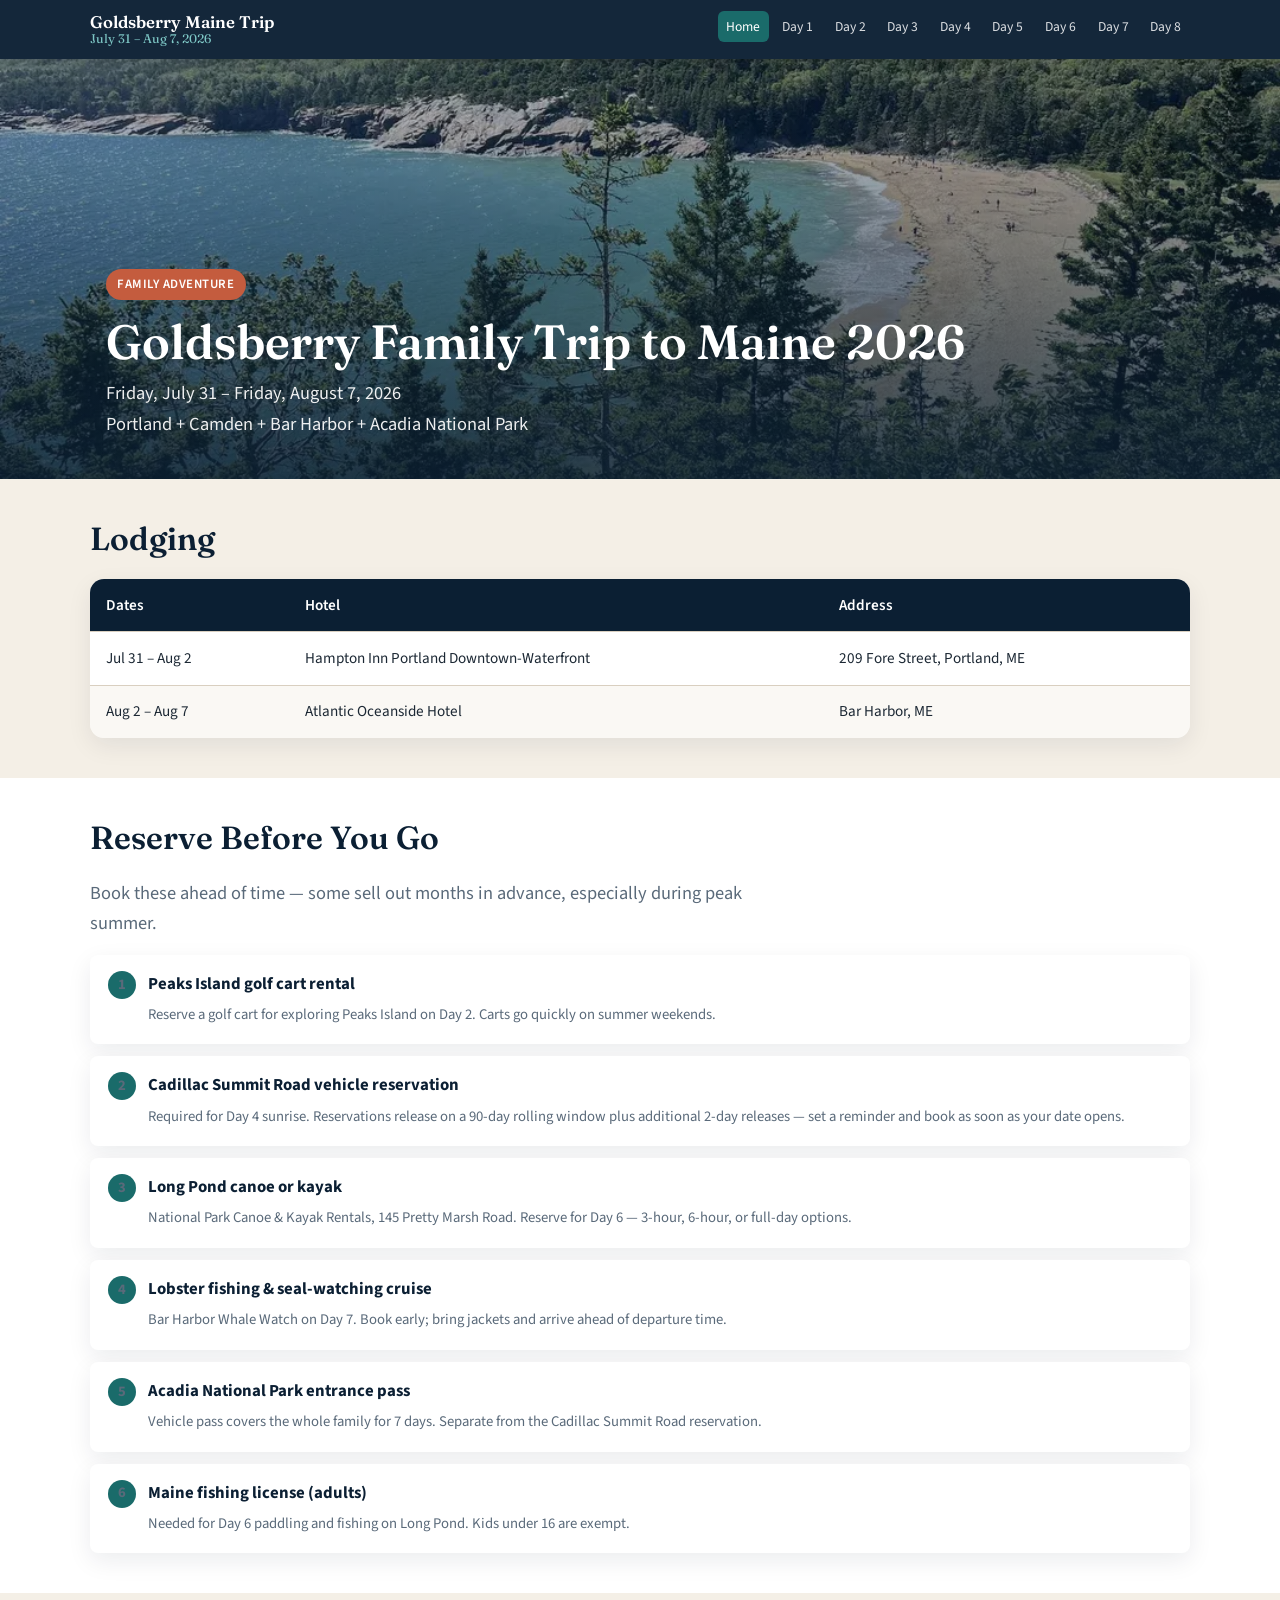
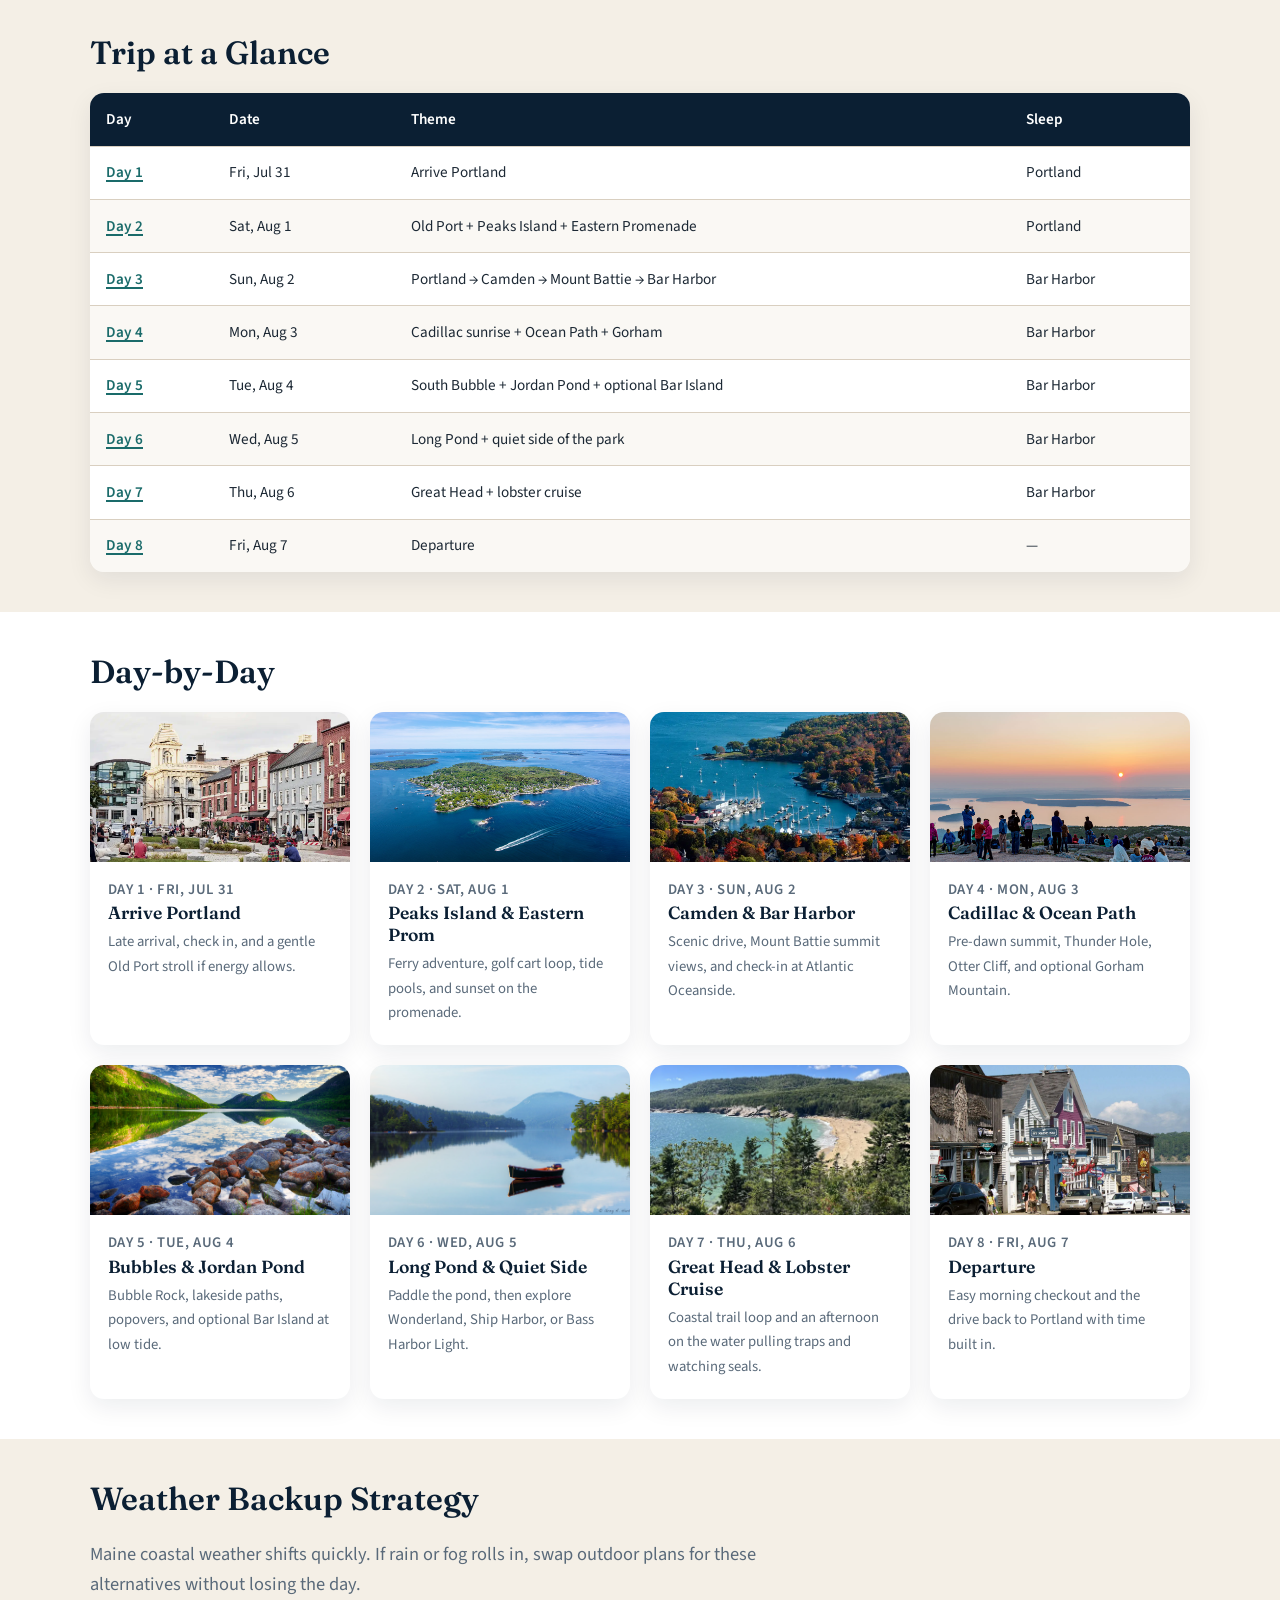
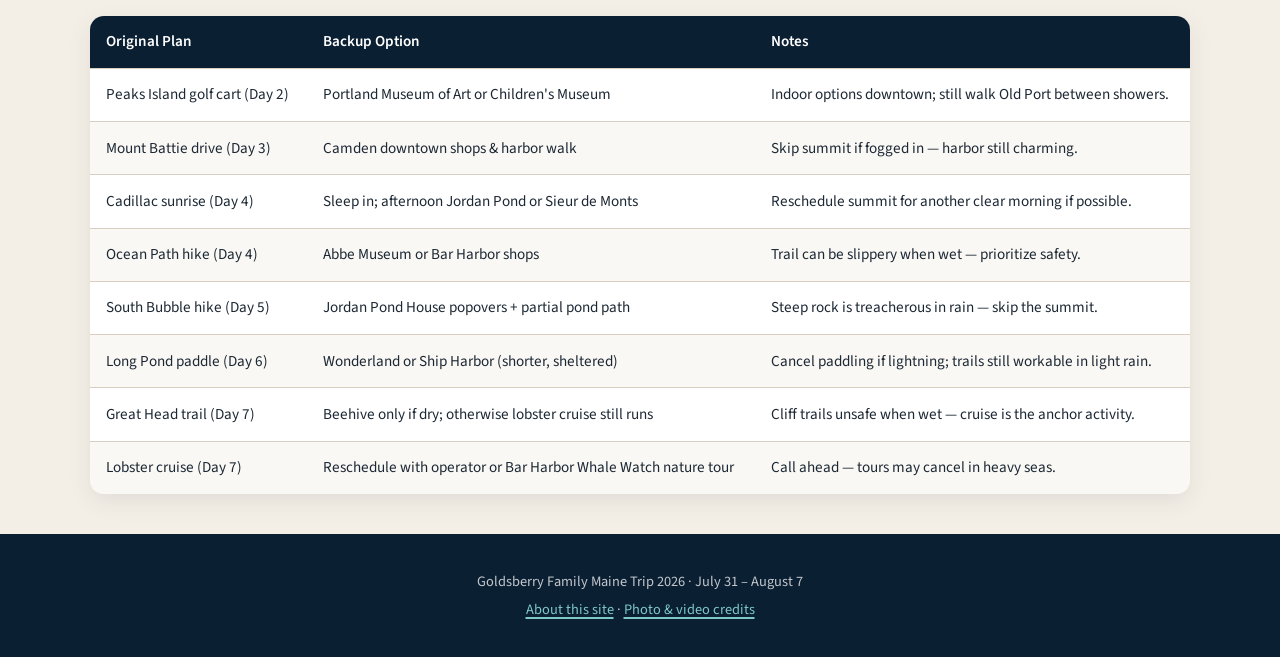
==== index.html @ 837d2491 "Swap in family trip photos across the itinerary site. Replace stock JPGs with the new PNGs, normaliz" ====
<!DOCTYPE html>
<html lang="en">
<head>
  <meta charset="UTF-8">
  <meta name="viewport" content="width=device-width, initial-scale=1, viewport-fit=cover">
  <meta name="theme-color" content="#0b1f33">
  <meta name="apple-mobile-web-app-capable" content="yes">
  <meta name="apple-mobile-web-app-status-bar-style" content="black-translucent">
  <meta name="format-detection" content="telephone=no">
  <meta name="description" content="Goldsberry family trip to Maine — Portland, Camden, Bar Harbor, and Acadia National Park, July 31 – August 7, 2026.">
  <title>Goldsberry Maine Trip 2026</title>
  <link rel="preconnect" href="https://fonts.googleapis.com">
  <link rel="preconnect" href="https://fonts.gstatic.com" crossorigin>
  <link href="https://fonts.googleapis.com/css2?family=Fraunces:wght@400;600;700&family=Source+Sans+3:wght@400;600;700&display=swap" rel="stylesheet">
  <link rel="stylesheet" href="assets/css/style.css">
</head>
<body>
  <a class="skip-link" href="#main">Skip to content</a>
  <header class="site-header">
    <div class="container header-inner">
      <a class="logo" href="index.html">Goldsberry Maine Trip <span>July 31 – Aug 7, 2026</span></a>
      <button class="nav-toggle" type="button" aria-expanded="false" aria-controls="site-nav">Menu</button>
      <nav class="site-nav" id="site-nav" aria-label="Primary">
        <ul>
          <li><a href="index.html">Home</a></li>
          <li><a href="day-01-arrival.html">Day 1</a></li>
          <li><a href="day-02-peaks-island.html">Day 2</a></li>
          <li><a href="day-03-camden-bar-harbor.html">Day 3</a></li>
          <li><a href="day-04-cadillac-ocean-path.html">Day 4</a></li>
          <li><a href="day-05-bubbles-jordan-pond.html">Day 5</a></li>
          <li><a href="day-06-long-pond.html">Day 6</a></li>
          <li><a href="day-07-great-head-lobster.html">Day 7</a></li>
          <li><a href="day-08-departure.html">Day 8</a></li>
        </ul>
      </nav>
    </div>
  </header>

  <main id="main">
    <section class="hero" style="background-image: url('assets/images/shared/hero-acadia.png');">
      <div class="hero-content">
        <span class="hero-eyebrow">Family Adventure</span>
        <h1>Goldsberry Family Trip to Maine 2026</h1>
        <p class="hero-meta">Friday, July 31 – Friday, August 7, 2026</p>
        <p class="hero-meta">Portland + Camden + Bar Harbor + Acadia National Park</p>
      </div>
    </section>

    <section class="section">
      <div class="container">
        <div class="section-title">
          <h2>Lodging</h2>
        </div>
        <div class="table-wrap">
          <table>
            <thead>
              <tr>
                <th>Dates</th>
                <th>Hotel</th>
                <th>Address</th>
              </tr>
            </thead>
            <tbody>
              <tr>
                <td>Jul 31 – Aug 2</td>
                <td>Hampton Inn Portland Downtown-Waterfront</td>
                <td>209 Fore Street, Portland, ME</td>
              </tr>
              <tr>
                <td>Aug 2 – Aug 7</td>
                <td>Atlantic Oceanside Hotel</td>
                <td>Bar Harbor, ME</td>
              </tr>
            </tbody>
          </table>
        </div>
      </div>
    </section>

    <section class="section section-alt">
      <div class="container">
        <div class="section-title">
          <h2>Reserve Before You Go</h2>
        </div>
        <p class="lead">Book these ahead of time — some sell out months in advance, especially during peak summer.</p>
        <ol class="checklist">
          <li>
            <span class="check-num">1</span>
            <div>
              <strong>Peaks Island golf cart rental</strong>
              <span>Reserve a golf cart for exploring Peaks Island on Day 2. Carts go quickly on summer weekends.</span>
            </div>
          </li>
          <li>
            <span class="check-num">2</span>
            <div>
              <strong>Cadillac Summit Road vehicle reservation</strong>
              <span>Required for Day 4 sunrise. Reservations release on a 90-day rolling window plus additional 2-day releases — set a reminder and book as soon as your date opens.</span>
            </div>
          </li>
          <li>
            <span class="check-num">3</span>
            <div>
              <strong>Long Pond canoe or kayak</strong>
              <span>National Park Canoe &amp; Kayak Rentals, 145 Pretty Marsh Road. Reserve for Day 6 — 3-hour, 6-hour, or full-day options.</span>
            </div>
          </li>
          <li>
            <span class="check-num">4</span>
            <div>
              <strong>Lobster fishing &amp; seal-watching cruise</strong>
              <span>Bar Harbor Whale Watch on Day 7. Book early; bring jackets and arrive ahead of departure time.</span>
            </div>
          </li>
          <li>
            <span class="check-num">5</span>
            <div>
              <strong>Acadia National Park entrance pass</strong>
              <span>Vehicle pass covers the whole family for 7 days. Separate from the Cadillac Summit Road reservation.</span>
            </div>
          </li>
          <li>
            <span class="check-num">6</span>
            <div>
              <strong>Maine fishing license (adults)</strong>
              <span>Needed for Day 6 paddling and fishing on Long Pond. Kids under 16 are exempt.</span>
            </div>
          </li>
        </ol>
      </div>
    </section>

    <section class="section">
      <div class="container">
        <div class="section-title">
          <h2>Trip at a Glance</h2>
        </div>
        <div class="table-wrap">
          <table>
            <thead>
              <tr>
                <th>Day</th>
                <th>Date</th>
                <th>Theme</th>
                <th>Sleep</th>
              </tr>
            </thead>
            <tbody>
              <tr>
                <td><a href="day-01-arrival.html">Day 1</a></td>
                <td>Fri, Jul 31</td>
                <td>Arrive Portland</td>
                <td>Portland</td>
              </tr>
              <tr>
                <td><a href="day-02-peaks-island.html">Day 2</a></td>
                <td>Sat, Aug 1</td>
                <td>Old Port + Peaks Island + Eastern Promenade</td>
                <td>Portland</td>
              </tr>
              <tr>
                <td><a href="day-03-camden-bar-harbor.html">Day 3</a></td>
                <td>Sun, Aug 2</td>
                <td>Portland → Camden → Mount Battie → Bar Harbor</td>
                <td>Bar Harbor</td>
              </tr>
              <tr>
                <td><a href="day-04-cadillac-ocean-path.html">Day 4</a></td>
                <td>Mon, Aug 3</td>
                <td>Cadillac sunrise + Ocean Path + Gorham</td>
                <td>Bar Harbor</td>
              </tr>
              <tr>
                <td><a href="day-05-bubbles-jordan-pond.html">Day 5</a></td>
                <td>Tue, Aug 4</td>
                <td>South Bubble + Jordan Pond + optional Bar Island</td>
                <td>Bar Harbor</td>
              </tr>
              <tr>
                <td><a href="day-06-long-pond.html">Day 6</a></td>
                <td>Wed, Aug 5</td>
                <td>Long Pond + quiet side of the park</td>
                <td>Bar Harbor</td>
              </tr>
              <tr>
                <td><a href="day-07-great-head-lobster.html">Day 7</a></td>
                <td>Thu, Aug 6</td>
                <td>Great Head + lobster cruise</td>
                <td>Bar Harbor</td>
              </tr>
              <tr>
                <td><a href="day-08-departure.html">Day 8</a></td>
                <td>Fri, Aug 7</td>
                <td>Departure</td>
                <td>—</td>
              </tr>
            </tbody>
          </table>
        </div>
      </div>
    </section>

    <section class="section section-alt">
      <div class="container">
        <div class="section-title">
          <h2>Day-by-Day</h2>
        </div>
        <div class="card-grid">
          <a class="day-card" href="day-01-arrival.html">
            <img src="assets/images/day-01/old-port.png" alt="Portland Old Port waterfront">
            <div class="day-card-body">
              <p class="day-card-date">Day 1 · Fri, Jul 31</p>
              <h3>Arrive Portland</h3>
              <p>Late arrival, check in, and a gentle Old Port stroll if energy allows.</p>
            </div>
          </a>
          <a class="day-card" href="day-02-peaks-island.html">
            <img src="assets/images/day-02/peaks-island.png" alt="Peaks Island shoreline">
            <div class="day-card-body">
              <p class="day-card-date">Day 2 · Sat, Aug 1</p>
              <h3>Peaks Island &amp; Eastern Prom</h3>
              <p>Ferry adventure, golf cart loop, tide pools, and sunset on the promenade.</p>
            </div>
          </a>
          <a class="day-card" href="day-03-camden-bar-harbor.html">
            <img src="assets/images/day-03/camden.png" alt="Camden Harbor">
            <div class="day-card-body">
              <p class="day-card-date">Day 3 · Sun, Aug 2</p>
              <h3>Camden &amp; Bar Harbor</h3>
              <p>Scenic drive, Mount Battie summit views, and check-in at Atlantic Oceanside.</p>
            </div>
          </a>
          <a class="day-card" href="day-04-cadillac-ocean-path.html">
            <img src="assets/images/shared/cadillac-sunrise.png" alt="Sunrise from Cadillac Mountain">
            <div class="day-card-body">
              <p class="day-card-date">Day 4 · Mon, Aug 3</p>
              <h3>Cadillac &amp; Ocean Path</h3>
              <p>Pre-dawn summit, Thunder Hole, Otter Cliff, and optional Gorham Mountain.</p>
            </div>
          </a>
          <a class="day-card" href="day-05-bubbles-jordan-pond.html">
            <img src="assets/images/shared/jordan-pond.png" alt="Jordan Pond and the Bubbles">
            <div class="day-card-body">
              <p class="day-card-date">Day 5 · Tue, Aug 4</p>
              <h3>Bubbles &amp; Jordan Pond</h3>
              <p>Bubble Rock, lakeside paths, popovers, and optional Bar Island at low tide.</p>
            </div>
          </a>
          <a class="day-card" href="day-06-long-pond.html">
            <img src="assets/images/day-06/long-pond.png" alt="Long Pond in Acadia">
            <div class="day-card-body">
              <p class="day-card-date">Day 6 · Wed, Aug 5</p>
              <h3>Long Pond &amp; Quiet Side</h3>
              <p>Paddle the pond, then explore Wonderland, Ship Harbor, or Bass Harbor Light.</p>
            </div>
          </a>
          <a class="day-card" href="day-07-great-head-lobster.html">
            <img src="assets/images/day-07/great-head.png" alt="Great Head coastal trail in Acadia">
            <div class="day-card-body">
              <p class="day-card-date">Day 7 · Thu, Aug 6</p>
              <h3>Great Head &amp; Lobster Cruise</h3>
              <p>Coastal trail loop and an afternoon on the water pulling traps and watching seals.</p>
            </div>
          </a>
          <a class="day-card" href="day-08-departure.html">
            <img src="assets/images/day-08/portland.png" alt="Portland on departure day">
            <div class="day-card-body">
              <p class="day-card-date">Day 8 · Fri, Aug 7</p>
              <h3>Departure</h3>
              <p>Easy morning checkout and the drive back to Portland with time built in.</p>
            </div>
          </a>
        </div>
      </div>
    </section>

    <section class="section">
      <div class="container">
        <div class="section-title">
          <h2>Weather Backup Strategy</h2>
        </div>
        <p class="lead">Maine coastal weather shifts quickly. If rain or fog rolls in, swap outdoor plans for these alternatives without losing the day.</p>
        <div class="table-wrap">
          <table>
            <thead>
              <tr>
                <th>Original Plan</th>
                <th>Backup Option</th>
                <th>Notes</th>
              </tr>
            </thead>
            <tbody>
              <tr>
                <td>Peaks Island golf cart (Day 2)</td>
                <td>Portland Museum of Art or Children's Museum</td>
                <td>Indoor options downtown; still walk Old Port between showers.</td>
              </tr>
              <tr>
                <td>Mount Battie drive (Day 3)</td>
                <td>Camden downtown shops &amp; harbor walk</td>
                <td>Skip summit if fogged in — harbor still charming.</td>
              </tr>
              <tr>
                <td>Cadillac sunrise (Day 4)</td>
                <td>Sleep in; afternoon Jordan Pond or Sieur de Monts</td>
                <td>Reschedule summit for another clear morning if possible.</td>
              </tr>
              <tr>
                <td>Ocean Path hike (Day 4)</td>
                <td>Abbe Museum or Bar Harbor shops</td>
                <td>Trail can be slippery when wet — prioritize safety.</td>
              </tr>
              <tr>
                <td>South Bubble hike (Day 5)</td>
                <td>Jordan Pond House popovers + partial pond path</td>
                <td>Steep rock is treacherous in rain — skip the summit.</td>
              </tr>
              <tr>
                <td>Long Pond paddle (Day 6)</td>
                <td>Wonderland or Ship Harbor (shorter, sheltered)</td>
                <td>Cancel paddling if lightning; trails still workable in light rain.</td>
              </tr>
              <tr>
                <td>Great Head trail (Day 7)</td>
                <td>Beehive only if dry; otherwise lobster cruise still runs</td>
                <td>Cliff trails unsafe when wet — cruise is the anchor activity.</td>
              </tr>
              <tr>
                <td>Lobster cruise (Day 7)</td>
                <td>Reschedule with operator or Bar Harbor Whale Watch nature tour</td>
                <td>Call ahead — tours may cancel in heavy seas.</td>
              </tr>
            </tbody>
          </table>
        </div>
      </div>
    </section>
  </main>

  <footer class="site-footer">
    <div class="container">
      <p>Goldsberry Family Maine Trip 2026 · July 31 – August 7</p>
      <p><a href="README.md">About this site</a> · <a href="CREDITS.md">Photo &amp; video credits</a></p>
    </div>
  </footer>
  <script src="assets/js/main.js"></script>
</body>
</html>
---- assets/css/style.css ----
/* Goldsberry Maine Family Trip 2026 — coastal design system */

:root {
  --navy: #0b1f33;
  --navy-mid: #14324d;
  --teal: #1a6b6a;
  --teal-light: #2a8f8d;
  --sand: #f4efe6;
  --sand-dark: #e8dfd0;
  --coral: #c45c3e;
  --coral-dark: #a34830;
  --white: #ffffff;
  --text: #1c2834;
  --text-muted: #5a6a7a;
  --border: #d9cfc0;
  --shadow: 0 8px 24px rgba(11, 31, 51, 0.08);
  --shadow-lg: 0 16px 40px rgba(11, 31, 51, 0.14);
  --radius: 14px;
  --radius-sm: 8px;
  --max: 1100px;
  --font-display: "Fraunces", Georgia, serif;
  --font-body: "Source Sans 3", system-ui, sans-serif;
  --safe-top: env(safe-area-inset-top, 0px);
  --safe-right: env(safe-area-inset-right, 0px);
  --safe-bottom: env(safe-area-inset-bottom, 0px);
  --safe-left: env(safe-area-inset-left, 0px);
  --header-pad-y: 0.75rem;
  --touch: 44px;
}

*,
*::before,
*::after {
  box-sizing: border-box;
}

html {
  scroll-behavior: smooth;
  -webkit-text-size-adjust: 100%;
  text-size-adjust: 100%;
}

body {
  margin: 0;
  font-family: var(--font-body);
  font-size: 1.05rem;
  line-height: 1.65;
  color: var(--text);
  background: var(--sand);
  overflow-x: hidden;
  -webkit-tap-highlight-color: rgba(26, 107, 106, 0.18);
}

body.nav-open {
  overflow: hidden;
  touch-action: none;
}

img {
  max-width: 100%;
  height: auto;
  display: block;
}

a {
  color: var(--teal);
  text-decoration-thickness: 1.5px;
  text-underline-offset: 3px;
}

a:hover {
  color: var(--coral);
}

h1, h2, h3, h4 {
  font-family: var(--font-display);
  line-height: 1.25;
  color: var(--navy);
  font-weight: 600;
}

h1 { font-size: clamp(2rem, 4vw, 3rem); margin: 0 0 0.5rem; }
h2 { font-size: clamp(1.5rem, 3vw, 2rem); margin: 0 0 1rem; }
h3 { font-size: 1.25rem; margin: 0 0 0.6rem; }

p { margin: 0 0 1rem; }

ul, ol {
  margin: 0 0 1rem;
  padding-left: 1.25rem;
}

li { margin-bottom: 0.35rem; }

.container {
  width: min(100% - 2rem, var(--max));
  margin-inline: auto;
  padding-left: var(--safe-left);
  padding-right: var(--safe-right);
}

/* —— Header / Nav —— */
.site-header {
  position: sticky;
  top: 0;
  z-index: 100;
  background: rgba(11, 31, 51, 0.96);
  -webkit-backdrop-filter: blur(10px);
  backdrop-filter: blur(10px);
  color: var(--white);
  box-shadow: 0 2px 12px rgba(0, 0, 0, 0.2);
  padding-top: var(--safe-top);
}

.header-inner {
  display: flex;
  align-items: center;
  justify-content: space-between;
  gap: 0.75rem;
  padding: var(--header-pad-y) 0;
  min-height: var(--touch);
}

.logo {
  font-family: var(--font-display);
  font-size: 1.05rem;
  font-weight: 600;
  color: var(--white);
  text-decoration: none;
  line-height: 1.2;
  min-width: 0;
  flex: 1;
}

.logo span {
  color: #7ec8c6;
  font-weight: 400;
  font-size: 0.78rem;
  display: block;
}

.nav-toggle {
  display: none;
  flex-shrink: 0;
  background: transparent;
  border: 1px solid rgba(255, 255, 255, 0.35);
  color: var(--white);
  min-width: var(--touch);
  min-height: var(--touch);
  padding: 0.5rem 0.85rem;
  border-radius: var(--radius-sm);
  cursor: pointer;
  font-size: 0.95rem;
  font-weight: 600;
  -webkit-appearance: none;
  appearance: none;
  touch-action: manipulation;
}

.site-nav ul {
  list-style: none;
  margin: 0;
  padding: 0;
  display: flex;
  flex-wrap: wrap;
  gap: 0.25rem;
}

.site-nav a {
  color: rgba(255, 255, 255, 0.85);
  text-decoration: none;
  font-size: 0.85rem;
  padding: 0.35rem 0.55rem;
  border-radius: 6px;
  white-space: nowrap;
}

.site-nav a:hover,
.site-nav a.active {
  background: rgba(255, 255, 255, 0.12);
  color: var(--white);
}

.site-nav a.active {
  background: var(--teal);
}

@media (max-width: 860px) {
  .nav-toggle { display: inline-flex; align-items: center; justify-content: center; }
  .site-nav {
    display: none;
    position: absolute;
    left: 0;
    right: 0;
    top: 100%;
    background: var(--navy-mid);
    padding: 0.5rem 1rem calc(1rem + var(--safe-bottom));
    box-shadow: var(--shadow-lg);
    max-height: min(75vh, calc(100dvh - 4rem - var(--safe-top)));
    overflow-y: auto;
    -webkit-overflow-scrolling: touch;
  }
  .site-nav.open { display: block; }
  .site-nav ul {
    flex-direction: column;
    gap: 0.1rem;
  }
  .site-nav a {
    display: flex;
    align-items: center;
    min-height: var(--touch);
    padding: 0.65rem 0.9rem;
    font-size: 1.05rem;
  }
}

/* —— Hero —— */
.hero {
  position: relative;
  min-height: min(420px, 70vh);
  min-height: min(420px, 70dvh);
  display: flex;
  align-items: flex-end;
  background: var(--navy) center/cover no-repeat;
  color: var(--white);
}

.hero::before {
  content: "";
  position: absolute;
  inset: 0;
  background: linear-gradient(180deg, rgba(11, 31, 51, 0.25) 0%, rgba(11, 31, 51, 0.85) 100%);
}

.hero-content {
  position: relative;
  z-index: 1;
  padding: 3rem 0 2.5rem;
  width: min(100% - 2rem, var(--max));
  margin-inline: auto;
  padding-left: max(1rem, var(--safe-left));
  padding-right: max(1rem, var(--safe-right));
}

.hero-eyebrow {
  display: inline-block;
  background: var(--coral);
  color: var(--white);
  font-size: 0.8rem;
  font-weight: 600;
  letter-spacing: 0.04em;
  text-transform: uppercase;
  padding: 0.3rem 0.7rem;
  border-radius: 999px;
  margin-bottom: 0.75rem;
}

.hero h1 {
  color: var(--white);
  margin-bottom: 0.4rem;
}

.hero-meta {
  font-size: 1.15rem;
  opacity: 0.92;
  margin: 0;
}

.day-hero {
  min-height: 300px;
}

.day-hero .hero-meta {
  display: flex;
  flex-wrap: wrap;
  gap: 0.75rem;
  align-items: center;
}

.badge {
  display: inline-flex;
  align-items: center;
  gap: 0.35rem;
  background: rgba(255, 255, 255, 0.15);
  border: 1px solid rgba(255, 255, 255, 0.25);
  padding: 0.25rem 0.7rem;
  border-radius: 999px;
  font-size: 0.85rem;
}

.badge.sleep {
  background: var(--teal);
  border-color: transparent;
}

/* —— Sections —— */
.section {
  padding: 2.5rem 0;
}

.section-alt {
  background: var(--white);
}

.section-title {
  display: flex;
  align-items: baseline;
  justify-content: space-between;
  gap: 1rem;
  flex-wrap: wrap;
  margin-bottom: 1.25rem;
}

.section-title h2 {
  margin: 0;
}

.lead {
  font-size: 1.15rem;
  color: var(--text-muted);
  max-width: 42rem;
}

/* —— Cards —— */
.card-grid {
  display: grid;
  grid-template-columns: repeat(auto-fill, minmax(240px, 1fr));
  gap: 1.25rem;
}

.day-card {
  background: var(--white);
  border-radius: var(--radius);
  overflow: hidden;
  box-shadow: var(--shadow);
  text-decoration: none;
  color: inherit;
  transition: transform 0.2s, box-shadow 0.2s;
  display: flex;
  flex-direction: column;
}

.day-card:hover {
  transform: translateY(-4px);
  box-shadow: var(--shadow-lg);
  color: inherit;
}

.day-card img {
  width: 100%;
  height: 150px;
  object-fit: cover;
  background: var(--sand-dark);
}

.day-card-body {
  padding: 1rem 1.1rem 1.25rem;
  flex: 1;
}

.day-card-date {
  font-size: 0.8rem;
  font-weight: 600;
  text-transform: uppercase;
  letter-spacing: 0.04em;
  color: var(--teal);
  margin-bottom: 0.25rem;
}

.day-card h3 {
  margin: 0 0 0.4rem;
  font-size: 1.1rem;
}

.day-card p {
  margin: 0;
  font-size: 0.92rem;
  color: var(--text-muted);
}

/* —— Tables —— */
.table-wrap {
  overflow-x: auto;
  -webkit-overflow-scrolling: touch;
  border-radius: var(--radius);
  box-shadow: var(--shadow);
  background: var(--white);
  overscroll-behavior-x: contain;
}

table {
  width: 100%;
  border-collapse: collapse;
  font-size: 0.95rem;
  min-width: 280px;
}

th, td {
  padding: 0.85rem 1rem;
  text-align: left;
  border-bottom: 1px solid var(--border);
}

th {
  background: var(--navy);
  color: var(--white);
  font-weight: 600;
  white-space: nowrap;
}

tr:last-child td { border-bottom: none; }

tr:nth-child(even) td { background: rgba(244, 239, 230, 0.45); }

table a {
  font-weight: 600;
}

/* —— Callouts —— */
.callout {
  border-radius: var(--radius);
  padding: 1.1rem 1.25rem;
  margin: 1.25rem 0;
  border-left: 4px solid var(--teal);
  background: var(--white);
  box-shadow: var(--shadow);
}

.callout.parking {
  border-left-color: #c9a227;
  background: #fffbf0;
}

.callout.reserve {
  border-left-color: var(--coral);
  background: #fff5f2;
}

.callout.tip {
  border-left-color: var(--teal);
  background: #f0f8f7;
}

.callout.warning {
  border-left-color: #b45309;
  background: #fff7ed;
}

.callout h3,
.callout h4 {
  margin: 0 0 0.4rem;
  font-size: 1.05rem;
}

.callout p:last-child,
.callout ul:last-child {
  margin-bottom: 0;
}

.callout-label {
  font-size: 0.75rem;
  font-weight: 700;
  text-transform: uppercase;
  letter-spacing: 0.05em;
  color: var(--text-muted);
  margin-bottom: 0.25rem;
}

/* —— Checklist —— */
.checklist {
  list-style: none;
  padding: 0;
  margin: 0;
  display: grid;
  gap: 0.75rem;
}

.checklist li {
  background: var(--white);
  border-radius: var(--radius-sm);
  padding: 1rem 1.15rem;
  box-shadow: var(--shadow);
  display: grid;
  grid-template-columns: auto 1fr;
  gap: 0.75rem;
  align-items: start;
  margin: 0;
}

.check-num {
  width: 1.75rem;
  height: 1.75rem;
  border-radius: 50%;
  background: var(--teal);
  color: var(--white);
  font-weight: 700;
  font-size: 0.85rem;
  display: grid;
  place-items: center;
  flex-shrink: 0;
}

.checklist strong {
  display: block;
  color: var(--navy);
  margin-bottom: 0.15rem;
}

.checklist span {
  font-size: 0.92rem;
  color: var(--text-muted);
}

/* —— Activity blocks —— */
.activity {
  background: var(--white);
  border-radius: var(--radius);
  padding: 1.5rem;
  box-shadow: var(--shadow);
  margin-bottom: 1.25rem;
}

.activity-time {
  display: inline-block;
  font-size: 0.78rem;
  font-weight: 700;
  text-transform: uppercase;
  letter-spacing: 0.05em;
  color: var(--coral);
  margin-bottom: 0.35rem;
}

/* —— Trail cards —— */
.trail-grid {
  display: grid;
  grid-template-columns: repeat(auto-fill, minmax(260px, 1fr));
  gap: 1rem;
  margin: 1.25rem 0;
}

.trail-card {
  background: var(--white);
  border: 1px solid var(--border);
  border-radius: var(--radius);
  padding: 1.15rem;
  display: flex;
  flex-direction: column;
  gap: 0.5rem;
}

.trail-card h3 {
  margin: 0;
  font-size: 1.1rem;
}

.trail-meta {
  display: flex;
  flex-wrap: wrap;
  gap: 0.4rem;
  font-size: 0.8rem;
}

.pill {
  background: var(--sand);
  border: 1px solid var(--border);
  padding: 0.15rem 0.55rem;
  border-radius: 999px;
  color: var(--text-muted);
  font-weight: 600;
}

.pill.easy { background: #e8f5e9; border-color: #a5d6a7; color: #2e7d32; }
.pill.moderate { background: #fff8e1; border-color: #ffe082; color: #f57f17; }
.pill.hard { background: #fce4ec; border-color: #f48fb1; color: #c2185b; }
.pill.optional { background: #e3f2fd; border-color: #90caf9; color: #1565c0; }

.trail-card p {
  margin: 0;
  font-size: 0.92rem;
  color: var(--text-muted);
  flex: 1;
}

.btn {
  display: inline-flex;
  align-items: center;
  justify-content: center;
  gap: 0.4rem;
  background: var(--teal);
  color: var(--white);
  text-decoration: none;
  font-weight: 600;
  font-size: 0.9rem;
  padding: 0.7rem 1.1rem;
  min-height: var(--touch);
  border-radius: var(--radius-sm);
  border: none;
  cursor: pointer;
  transition: background 0.15s;
  touch-action: manipulation;
  -webkit-appearance: none;
  appearance: none;
}

.btn:hover {
  background: var(--teal-light);
  color: var(--white);
}

.btn-coral {
  background: var(--coral);
}

.btn-coral:hover {
  background: var(--coral-dark);
  color: var(--white);
}

.btn-outline {
  background: transparent;
  border: 2px solid var(--teal);
  color: var(--teal);
}

.btn-outline:hover {
  background: var(--teal);
  color: var(--white);
}

.btn-sm {
  padding: 0.55rem 0.95rem;
  font-size: 0.9rem;
  min-height: var(--touch);
  align-self: flex-start;
  margin-top: 0.25rem;
}

/* —— Gallery —— */
.gallery {
  display: grid;
  grid-template-columns: repeat(auto-fill, minmax(200px, 1fr));
  gap: 0.75rem;
  margin: 1.25rem 0;
}

.gallery figure {
  margin: 0;
  border-radius: var(--radius-sm);
  overflow: hidden;
  box-shadow: var(--shadow);
  background: var(--sand-dark);
  cursor: zoom-in;
}

.gallery img {
  width: 100%;
  height: 160px;
  object-fit: cover;
  transition: transform 0.25s;
}

.gallery figure:hover img {
  transform: scale(1.04);
}

.gallery figcaption {
  font-size: 0.78rem;
  padding: 0.4rem 0.55rem;
  background: var(--white);
  color: var(--text-muted);
}

/* —— Videos —— */
.video-grid {
  display: grid;
  grid-template-columns: repeat(auto-fill, minmax(280px, 1fr));
  gap: 1.25rem;
  margin: 1.25rem 0;
}

.video-card {
  background: var(--white);
  border-radius: var(--radius);
  overflow: hidden;
  box-shadow: var(--shadow);
}

.video-card .embed {
  position: relative;
  padding-bottom: 56.25%;
  height: 0;
  background: var(--navy);
}

.video-card .embed iframe {
  position: absolute;
  inset: 0;
  width: 100%;
  height: 100%;
  border: 0;
}

.video-card .video-link {
  display: block;
  text-decoration: none;
  color: inherit;
}

.video-card .thumb {
  position: relative;
  aspect-ratio: 16 / 9;
  background: var(--navy) center/cover no-repeat;
}

.video-card .play {
  position: absolute;
  inset: 0;
  display: grid;
  place-items: center;
  background: rgba(11, 31, 51, 0.35);
  color: var(--white);
  font-size: 2.5rem;
  transition: background 0.2s;
}

.video-card:hover .play {
  background: rgba(196, 92, 62, 0.45);
}

.video-card-body {
  padding: 0.85rem 1rem;
}

.video-card-body h3 {
  margin: 0;
  font-size: 1rem;
}

/* —— Day nav (prev/next) —— */
.day-nav {
  display: flex;
  justify-content: space-between;
  gap: 1rem;
  flex-wrap: wrap;
  padding: 2rem 0 3rem;
}

.day-nav a {
  flex: 1;
  min-width: min(100%, 200px);
  background: var(--white);
  border-radius: var(--radius);
  padding: 1rem 1.25rem;
  text-decoration: none;
  color: var(--text);
  box-shadow: var(--shadow);
  transition: transform 0.15s, box-shadow 0.15s;
  touch-action: manipulation;
}

.day-nav a:hover {
  transform: translateY(-2px);
  box-shadow: var(--shadow-lg);
  color: inherit;
}

.day-nav .label {
  font-size: 0.75rem;
  font-weight: 700;
  text-transform: uppercase;
  letter-spacing: 0.05em;
  color: var(--teal);
}

.day-nav .title {
  font-family: var(--font-display);
  font-weight: 600;
  color: var(--navy);
}

.day-nav .next {
  text-align: right;
}

/* —— Footer —— */
.site-footer {
  background: var(--navy);
  color: rgba(255, 255, 255, 0.75);
  padding: 2rem 0 calc(2rem + var(--safe-bottom));
  font-size: 0.9rem;
  text-align: center;
}

.site-footer a {
  color: #7ec8c6;
}

.site-footer p {
  margin: 0.25rem 0;
}

/* —— Lightbox —— */
.lightbox {
  display: none;
  position: fixed;
  inset: 0;
  z-index: 200;
  background: rgba(11, 31, 51, 0.92);
  align-items: center;
  justify-content: center;
  padding: max(1rem, var(--safe-top)) max(1rem, var(--safe-right)) max(1rem, var(--safe-bottom)) max(1rem, var(--safe-left));
  cursor: zoom-out;
  overscroll-behavior: contain;
}

.lightbox.open {
  display: flex;
}

.lightbox img {
  max-width: min(96vw, 1100px);
  max-height: min(85vh, 85dvh);
  width: auto;
  height: auto;
  border-radius: var(--radius-sm);
  box-shadow: var(--shadow-lg);
  object-fit: contain;
}

.lightbox-close {
  position: absolute;
  top: max(0.75rem, var(--safe-top));
  right: max(0.75rem, var(--safe-right));
  background: rgba(255, 255, 255, 0.12);
  border: 1px solid rgba(255, 255, 255, 0.25);
  color: var(--white);
  font-size: 1.75rem;
  cursor: pointer;
  line-height: 1;
  width: var(--touch);
  height: var(--touch);
  border-radius: 50%;
  display: grid;
  place-items: center;
  touch-action: manipulation;
  -webkit-appearance: none;
  appearance: none;
}

/* —— Misc —— */
.two-col {
  display: grid;
  grid-template-columns: 1fr 1fr;
  gap: 1.5rem;
}

.confirm-note {
  font-size: 0.85rem;
  color: var(--text-muted);
  font-style: italic;
  margin-top: 0.5rem;
}

.skip-link {
  position: absolute;
  left: -9999px;
  top: 0;
  background: var(--coral);
  color: var(--white);
  padding: 0.5rem 1rem;
  z-index: 300;
}

.skip-link:focus {
  left: max(0.5rem, var(--safe-left));
  top: max(0.5rem, var(--safe-top));
}

/* —— iPhone / small-screen polish —— */
@media (max-width: 720px) {
  .two-col { grid-template-columns: 1fr; }

  body {
    font-size: 1rem;
  }

  h1 { font-size: clamp(1.65rem, 7vw, 2.25rem); }
  h2 { font-size: clamp(1.3rem, 5.5vw, 1.7rem); }

  .container {
    width: min(100% - 1.25rem, var(--max));
  }

  .hero {
    min-height: min(340px, 58dvh);
  }

  .day-hero {
    min-height: min(240px, 42dvh);
  }

  .hero-content {
    padding: 2rem 0 1.75rem;
  }

  .hero-meta {
    font-size: 1rem;
  }

  .section {
    padding: 1.75rem 0;
  }

  .lead {
    font-size: 1.02rem;
  }

  .card-grid {
    grid-template-columns: 1fr;
    gap: 1rem;
  }

  .day-card img {
    height: 180px;
  }

  .trail-grid,
  .video-grid {
    grid-template-columns: 1fr;
  }

  .gallery {
    grid-template-columns: 1fr 1fr;
    gap: 0.55rem;
  }

  .gallery img {
    height: 120px;
  }

  .activity {
    padding: 1.15rem;
  }

  .callout {
    padding: 1rem;
    margin: 1rem 0;
  }

  th, td {
    padding: 0.7rem 0.75rem;
    font-size: 0.9rem;
  }

  .table-wrap table {
    font-size: 0.88rem;
  }

  .day-nav {
    flex-direction: column;
    padding: 1.5rem 0 2.5rem;
    gap: 0.75rem;
  }

  .day-nav a {
    min-width: 0;
    width: 100%;
  }

  .day-nav .next {
    text-align: left;
  }

  .checklist li {
    padding: 0.9rem 1rem;
  }

  .logo {
    font-size: 0.98rem;
  }

  .logo span {
    font-size: 0.72rem;
  }
}

@media (max-width: 380px) {
  .gallery {
    grid-template-columns: 1fr;
  }

  .gallery img {
    height: 160px;
  }

  .badge {
    font-size: 0.8rem;
  }
}

@media (hover: none) and (pointer: coarse) {
  .day-card:hover,
  .day-nav a:hover {
    transform: none;
  }

  .gallery figure:hover img {
    transform: none;
  }

  .day-card:active,
  .day-nav a:active {
    transform: scale(0.99);
  }
}
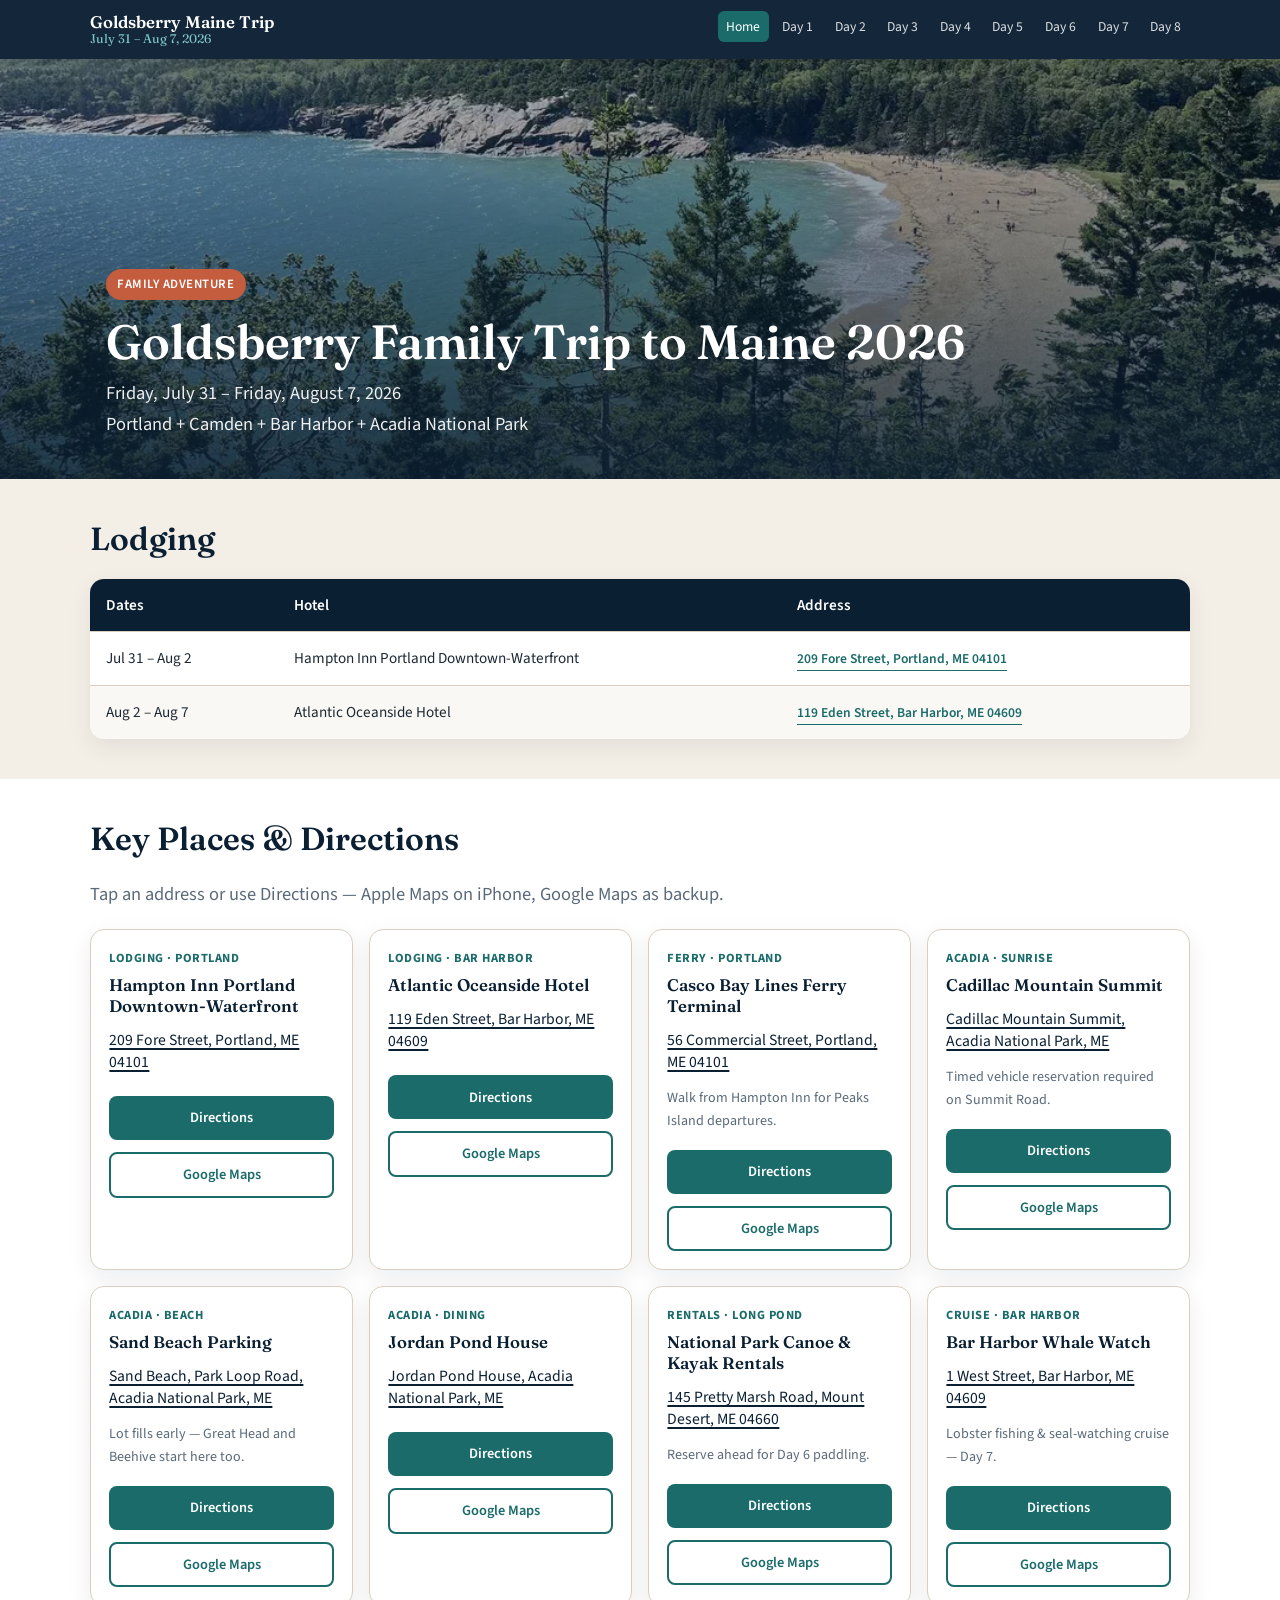
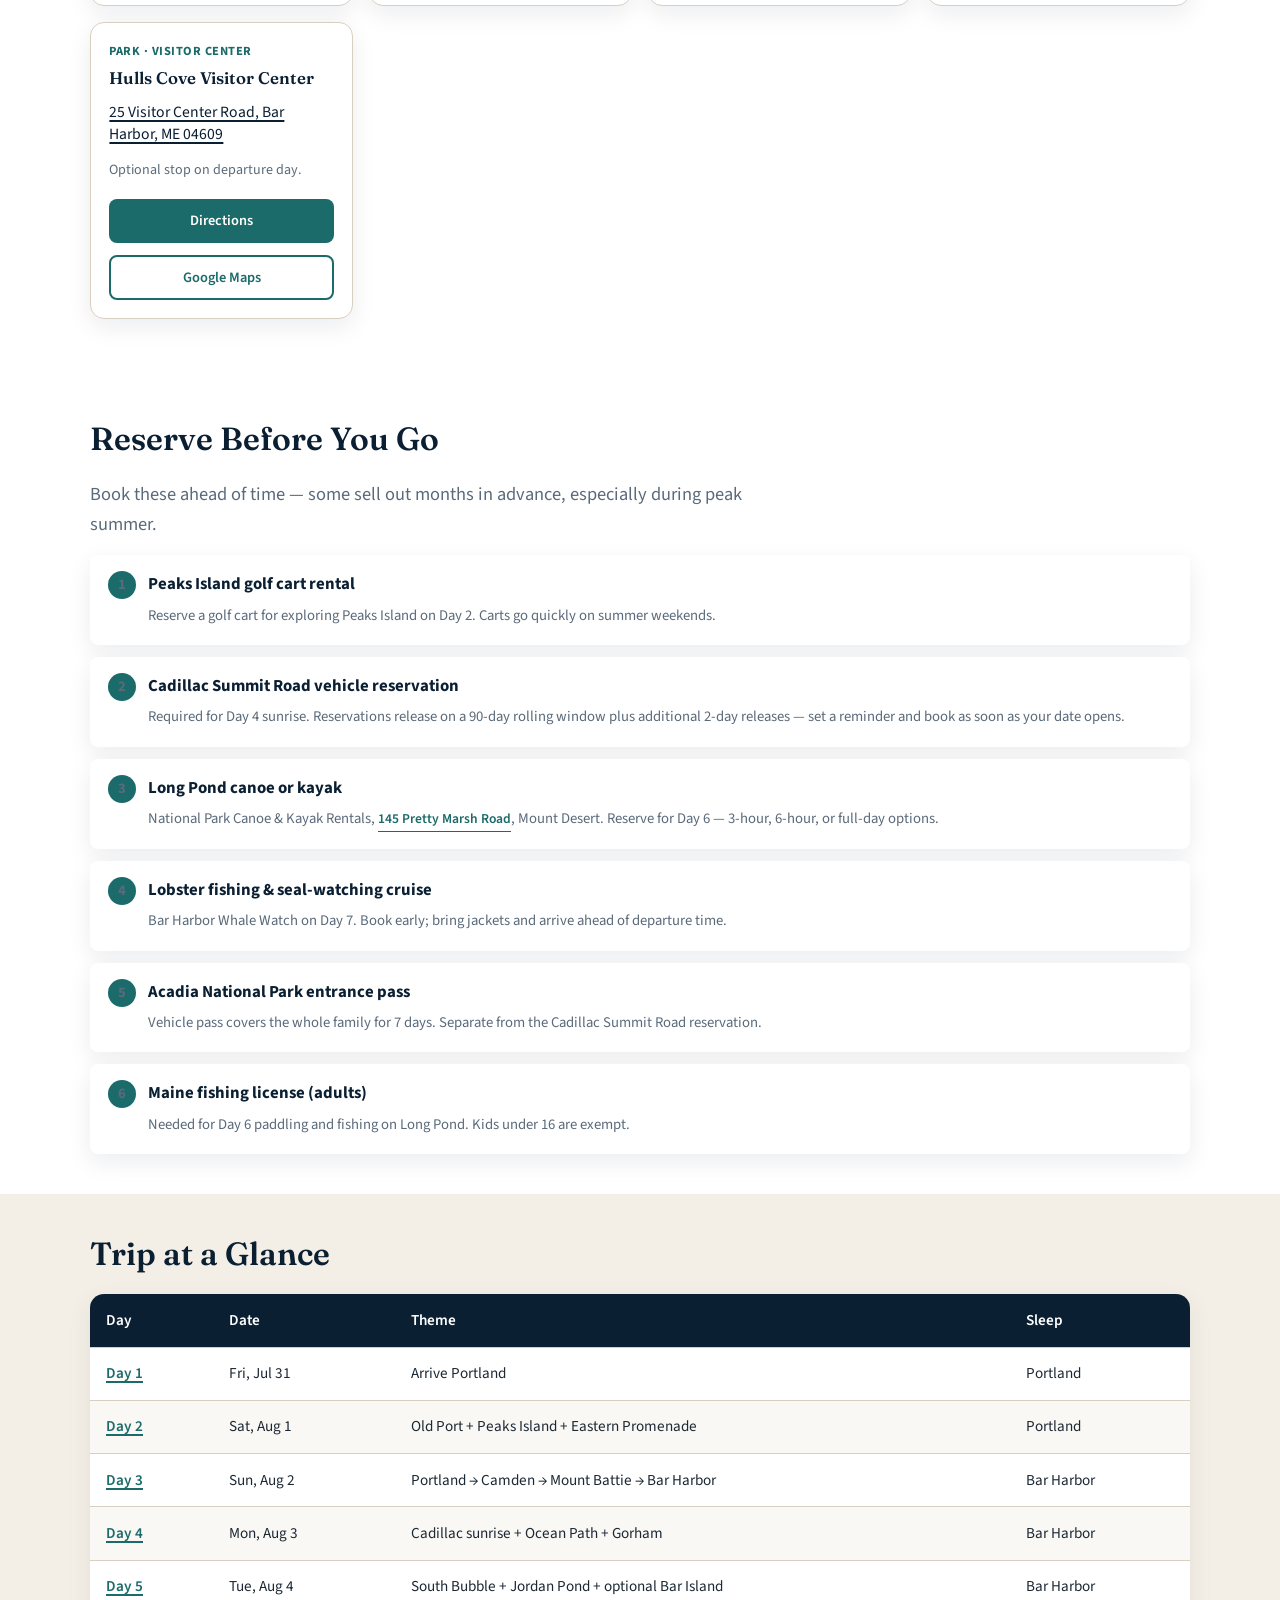
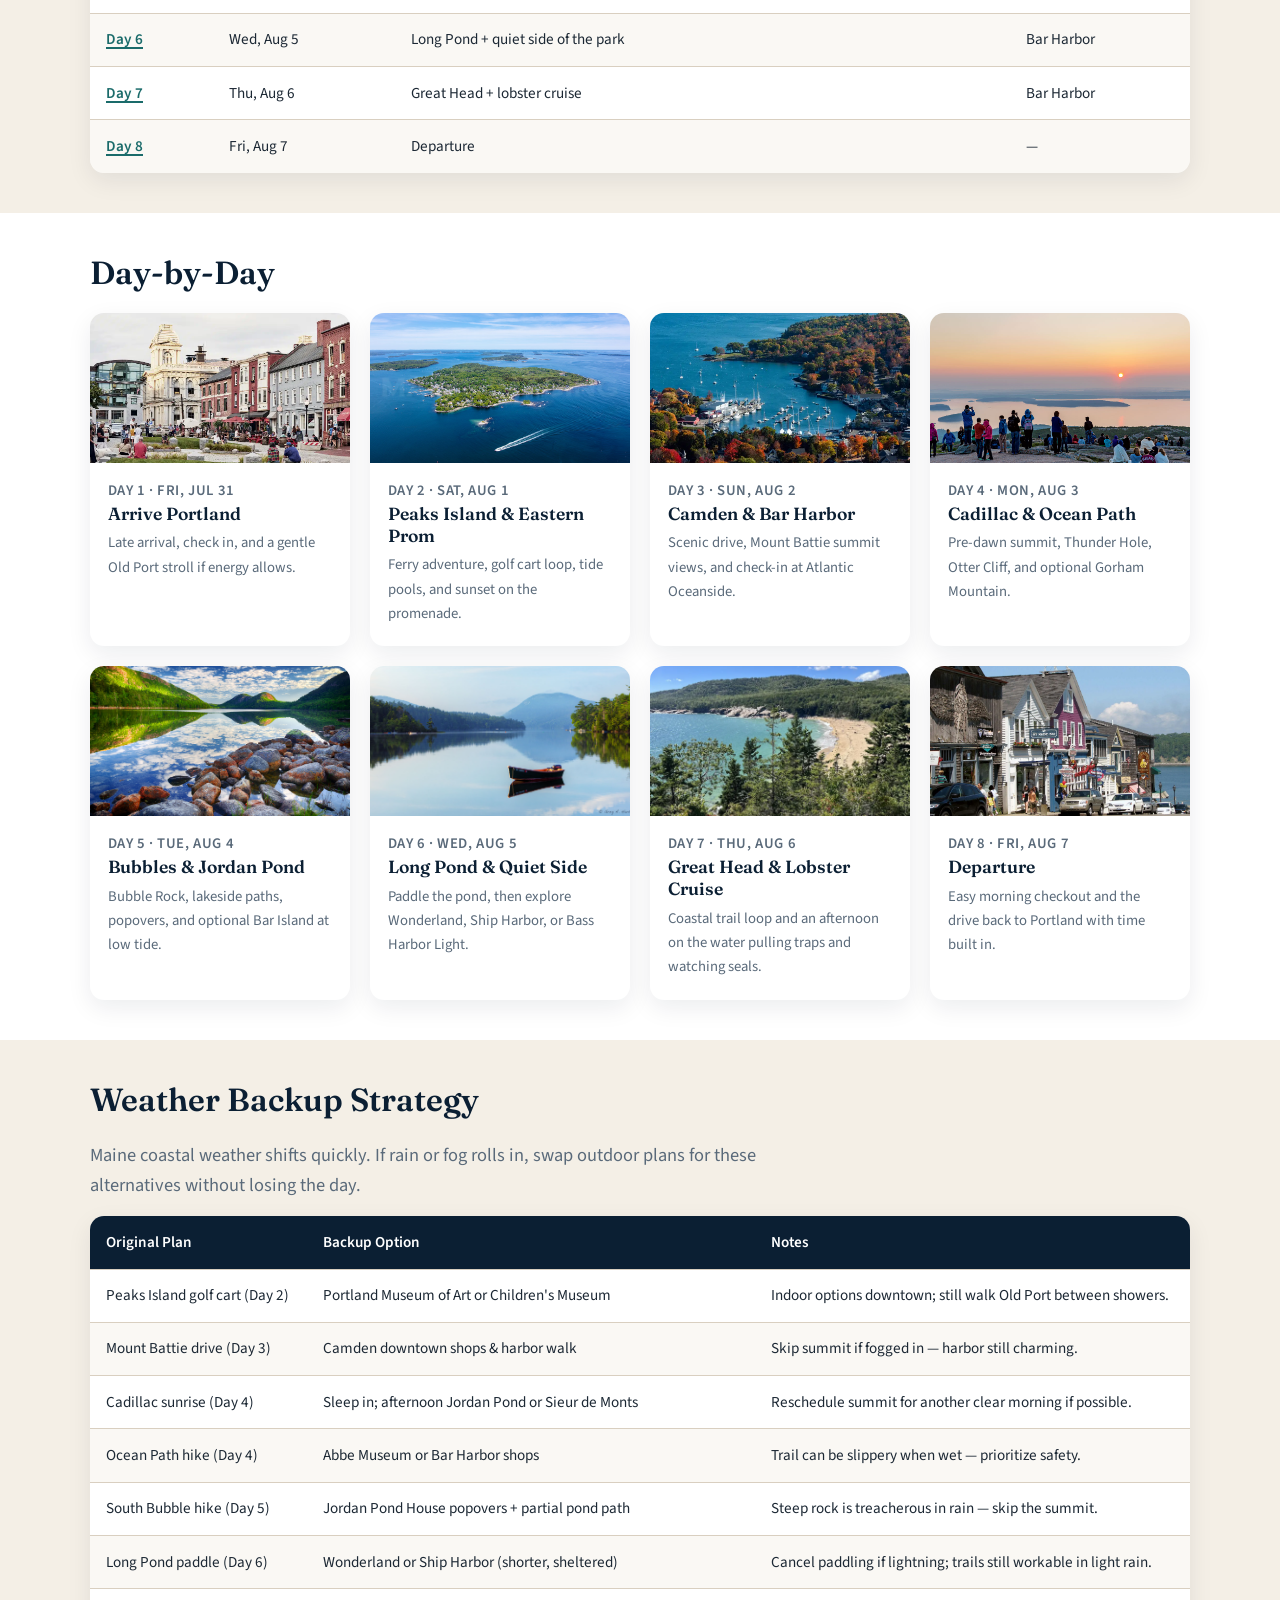
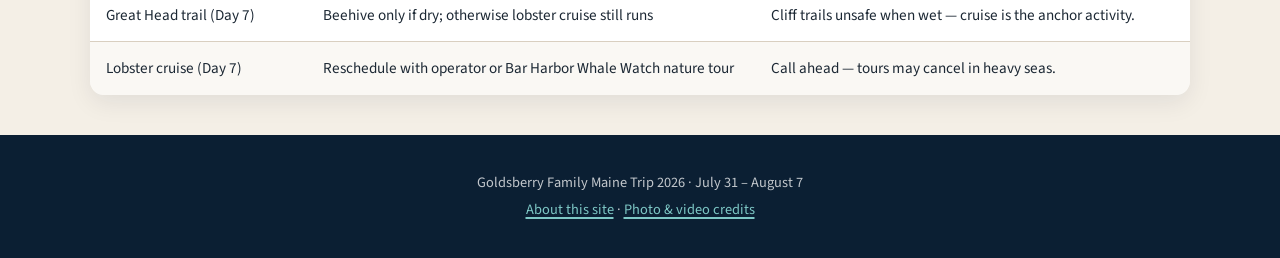
==== commit f6fb2fbe: "Add tappable map directions for hotels, trailheads, and stops. Every major place now has a selectabl" ====
--- a/index.html
+++ b/index.html
@@ -64,12 +64,12 @@
               <tr>
                 <td>Jul 31 – Aug 2</td>
                 <td>Hampton Inn Portland Downtown-Waterfront</td>
-                <td>209 Fore Street, Portland, ME</td>
+                <td><a class="map-chip" href="https://maps.apple.com/?daddr=209+Fore+Street,+Portland,+ME+04101">209 Fore Street, Portland, ME 04101</a></td>
               </tr>
               <tr>
                 <td>Aug 2 – Aug 7</td>
                 <td>Atlantic Oceanside Hotel</td>
-                <td>Bar Harbor, ME</td>
+                <td><a class="map-chip" href="https://maps.apple.com/?daddr=119+Eden+Street,+Bar+Harbor,+ME+04609">119 Eden Street, Bar Harbor, ME 04609</a></td>
               </tr>
             </tbody>
           </table>
@@ -80,6 +80,104 @@
     <section class="section section-alt">
       <div class="container">
         <div class="section-title">
+          <h2>Key Places &amp; Directions</h2>
+        </div>
+        <p class="lead">Tap an address or use Directions — Apple Maps on iPhone, Google Maps as backup.</p>
+        <div class="place-grid">
+          <article class="place-card">
+            <p class="place-role">Lodging · Portland</p>
+            <h3>Hampton Inn Portland Downtown-Waterfront</h3>
+            <a class="place-address" href="https://maps.apple.com/?q=209+Fore+Street,+Portland,+ME+04101">209 Fore Street, Portland, ME 04101</a>
+            <div class="place-actions">
+              <a class="btn btn-sm" href="https://maps.apple.com/?daddr=209+Fore+Street,+Portland,+ME+04101">Directions</a>
+              <a class="btn btn-sm btn-outline" href="https://www.google.com/maps/dir/?api=1&amp;destination=209+Fore+Street,+Portland,+ME+04101" target="_blank" rel="noopener noreferrer">Google Maps</a>
+            </div>
+          </article>
+          <article class="place-card">
+            <p class="place-role">Lodging · Bar Harbor</p>
+            <h3>Atlantic Oceanside Hotel</h3>
+            <a class="place-address" href="https://maps.apple.com/?q=119+Eden+Street,+Bar+Harbor,+ME+04609">119 Eden Street, Bar Harbor, ME 04609</a>
+            <div class="place-actions">
+              <a class="btn btn-sm" href="https://maps.apple.com/?daddr=119+Eden+Street,+Bar+Harbor,+ME+04609">Directions</a>
+              <a class="btn btn-sm btn-outline" href="https://www.google.com/maps/dir/?api=1&amp;destination=119+Eden+Street,+Bar+Harbor,+ME+04609" target="_blank" rel="noopener noreferrer">Google Maps</a>
+            </div>
+          </article>
+          <article class="place-card">
+            <p class="place-role">Ferry · Portland</p>
+            <h3>Casco Bay Lines Ferry Terminal</h3>
+            <a class="place-address" href="https://maps.apple.com/?q=56+Commercial+Street,+Portland,+ME+04101">56 Commercial Street, Portland, ME 04101</a>
+            <p class="place-note">Walk from Hampton Inn for Peaks Island departures.</p>
+            <div class="place-actions">
+              <a class="btn btn-sm" href="https://maps.apple.com/?daddr=56+Commercial+Street,+Portland,+ME+04101">Directions</a>
+              <a class="btn btn-sm btn-outline" href="https://www.google.com/maps/dir/?api=1&amp;destination=56+Commercial+Street,+Portland,+ME+04101" target="_blank" rel="noopener noreferrer">Google Maps</a>
+            </div>
+          </article>
+          <article class="place-card">
+            <p class="place-role">Acadia · Sunrise</p>
+            <h3>Cadillac Mountain Summit</h3>
+            <a class="place-address" href="https://maps.apple.com/?q=Cadillac+Mountain+Summit,+Acadia+National+Park,+ME">Cadillac Mountain Summit, Acadia National Park, ME</a>
+            <p class="place-note">Timed vehicle reservation required on Summit Road.</p>
+            <div class="place-actions">
+              <a class="btn btn-sm" href="https://maps.apple.com/?daddr=Cadillac+Mountain+Summit,+Acadia+National+Park,+ME">Directions</a>
+              <a class="btn btn-sm btn-outline" href="https://www.google.com/maps/dir/?api=1&amp;destination=Cadillac+Mountain+Summit,+Acadia+National+Park,+ME" target="_blank" rel="noopener noreferrer">Google Maps</a>
+            </div>
+          </article>
+          <article class="place-card">
+            <p class="place-role">Acadia · Beach</p>
+            <h3>Sand Beach Parking</h3>
+            <a class="place-address" href="https://maps.apple.com/?q=Sand+Beach,+Park+Loop+Road,+Acadia+National+Park,+ME">Sand Beach, Park Loop Road, Acadia National Park, ME</a>
+            <p class="place-note">Lot fills early — Great Head and Beehive start here too.</p>
+            <div class="place-actions">
+              <a class="btn btn-sm" href="https://maps.apple.com/?daddr=Sand+Beach,+Park+Loop+Road,+Acadia+National+Park,+ME">Directions</a>
+              <a class="btn btn-sm btn-outline" href="https://www.google.com/maps/dir/?api=1&amp;destination=Sand+Beach,+Park+Loop+Road,+Acadia+National+Park,+ME" target="_blank" rel="noopener noreferrer">Google Maps</a>
+            </div>
+          </article>
+          <article class="place-card">
+            <p class="place-role">Acadia · Dining</p>
+            <h3>Jordan Pond House</h3>
+            <a class="place-address" href="https://maps.apple.com/?q=Jordan+Pond+House,+Acadia+National+Park,+ME">Jordan Pond House, Acadia National Park, ME</a>
+            <div class="place-actions">
+              <a class="btn btn-sm" href="https://maps.apple.com/?daddr=Jordan+Pond+House,+Acadia+National+Park,+ME">Directions</a>
+              <a class="btn btn-sm btn-outline" href="https://www.google.com/maps/dir/?api=1&amp;destination=Jordan+Pond+House,+Acadia+National+Park,+ME" target="_blank" rel="noopener noreferrer">Google Maps</a>
+            </div>
+          </article>
+          <article class="place-card">
+            <p class="place-role">Rentals · Long Pond</p>
+            <h3>National Park Canoe &amp; Kayak Rentals</h3>
+            <a class="place-address" href="https://maps.apple.com/?q=145+Pretty+Marsh+Road,+Mount+Desert,+ME+04660">145 Pretty Marsh Road, Mount Desert, ME 04660</a>
+            <p class="place-note">Reserve ahead for Day 6 paddling.</p>
+            <div class="place-actions">
+              <a class="btn btn-sm" href="https://maps.apple.com/?daddr=145+Pretty+Marsh+Road,+Mount+Desert,+ME+04660">Directions</a>
+              <a class="btn btn-sm btn-outline" href="https://www.google.com/maps/dir/?api=1&amp;destination=145+Pretty+Marsh+Road,+Mount+Desert,+ME+04660" target="_blank" rel="noopener noreferrer">Google Maps</a>
+            </div>
+          </article>
+          <article class="place-card">
+            <p class="place-role">Cruise · Bar Harbor</p>
+            <h3>Bar Harbor Whale Watch</h3>
+            <a class="place-address" href="https://maps.apple.com/?q=1+West+Street,+Bar+Harbor,+ME+04609">1 West Street, Bar Harbor, ME 04609</a>
+            <p class="place-note">Lobster fishing &amp; seal-watching cruise — Day 7.</p>
+            <div class="place-actions">
+              <a class="btn btn-sm" href="https://maps.apple.com/?daddr=1+West+Street,+Bar+Harbor,+ME+04609">Directions</a>
+              <a class="btn btn-sm btn-outline" href="https://www.google.com/maps/dir/?api=1&amp;destination=1+West+Street,+Bar+Harbor,+ME+04609" target="_blank" rel="noopener noreferrer">Google Maps</a>
+            </div>
+          </article>
+          <article class="place-card">
+            <p class="place-role">Park · Visitor center</p>
+            <h3>Hulls Cove Visitor Center</h3>
+            <a class="place-address" href="https://maps.apple.com/?q=25+Visitor+Center+Road,+Bar+Harbor,+ME+04609">25 Visitor Center Road, Bar Harbor, ME 04609</a>
+            <p class="place-note">Optional stop on departure day.</p>
+            <div class="place-actions">
+              <a class="btn btn-sm" href="https://maps.apple.com/?daddr=25+Visitor+Center+Road,+Bar+Harbor,+ME+04609">Directions</a>
+              <a class="btn btn-sm btn-outline" href="https://www.google.com/maps/dir/?api=1&amp;destination=25+Visitor+Center+Road,+Bar+Harbor,+ME+04609" target="_blank" rel="noopener noreferrer">Google Maps</a>
+            </div>
+          </article>
+        </div>
+      </div>
+    </section>
+
+    <section class="section section-alt">
+      <div class="container">
+        <div class="section-title">
           <h2>Reserve Before You Go</h2>
         </div>
         <p class="lead">Book these ahead of time — some sell out months in advance, especially during peak summer.</p>
@@ -102,7 +200,7 @@
             <span class="check-num">3</span>
             <div>
               <strong>Long Pond canoe or kayak</strong>
-              <span>National Park Canoe &amp; Kayak Rentals, 145 Pretty Marsh Road. Reserve for Day 6 — 3-hour, 6-hour, or full-day options.</span>
+              <span>National Park Canoe &amp; Kayak Rentals, <a class="map-chip" href="https://maps.apple.com/?daddr=145+Pretty+Marsh+Road,+Mount+Desert,+ME+04660">145 Pretty Marsh Road</a>, Mount Desert. Reserve for Day 6 — 3-hour, 6-hour, or full-day options.</span>
             </div>
           </li>
           <li>
--- a/assets/css/style.css
+++ b/assets/css/style.css
@@ -466,6 +466,105 @@
   margin-bottom: 0.25rem;
 }
 
+/* —— Places / map links —— */
+.place-grid {
+  display: grid;
+  grid-template-columns: repeat(auto-fill, minmax(260px, 1fr));
+  gap: 1rem;
+  margin: 1.25rem 0;
+}
+
+.place-card {
+  background: var(--white);
+  border: 1px solid var(--border);
+  border-radius: var(--radius);
+  padding: 1.1rem 1.15rem;
+  display: flex;
+  flex-direction: column;
+  gap: 0.45rem;
+  box-shadow: var(--shadow);
+}
+
+.place-card h3,
+.place-card h4 {
+  margin: 0;
+  font-size: 1.05rem;
+}
+
+.place-role {
+  margin: 0;
+  font-size: 0.78rem;
+  font-weight: 700;
+  text-transform: uppercase;
+  letter-spacing: 0.04em;
+  color: var(--teal);
+}
+
+.place-address {
+  display: block;
+  font-size: 0.98rem;
+  line-height: 1.4;
+  color: var(--navy);
+  text-decoration: underline;
+  text-decoration-thickness: 1.5px;
+  text-underline-offset: 3px;
+  -webkit-user-select: all;
+  user-select: all;
+  word-break: break-word;
+  padding: 0.35rem 0;
+}
+
+.place-address:hover {
+  color: var(--coral);
+}
+
+.place-note {
+  margin: 0;
+  font-size: 0.88rem;
+  color: var(--text-muted);
+}
+
+.place-actions {
+  display: flex;
+  flex-wrap: wrap;
+  gap: 0.5rem;
+  margin-top: 0.35rem;
+}
+
+.place-actions .btn {
+  flex: 1 1 auto;
+  min-width: 7.5rem;
+}
+
+.place-inline {
+  display: inline;
+  -webkit-user-select: all;
+  user-select: all;
+  font-weight: 600;
+}
+
+.callout .place-actions {
+  margin-top: 0.75rem;
+}
+
+.map-chip {
+  display: inline-flex;
+  align-items: center;
+  gap: 0.25rem;
+  font-size: 0.85rem;
+  font-weight: 600;
+  color: var(--teal);
+  text-decoration: none;
+  border-bottom: 1.5px solid currentColor;
+  -webkit-user-select: all;
+  user-select: all;
+  touch-action: manipulation;
+}
+
+.map-chip:hover {
+  color: var(--coral);
+}
+
 /* —— Checklist —— */
 .checklist {
   list-style: none;
@@ -975,6 +1074,14 @@
     padding: 0.9rem 1rem;
   }
 
+  .place-grid {
+    grid-template-columns: 1fr;
+  }
+
+  .place-actions .btn {
+    min-height: var(--touch);
+  }
+
   .logo {
     font-size: 0.98rem;
   }
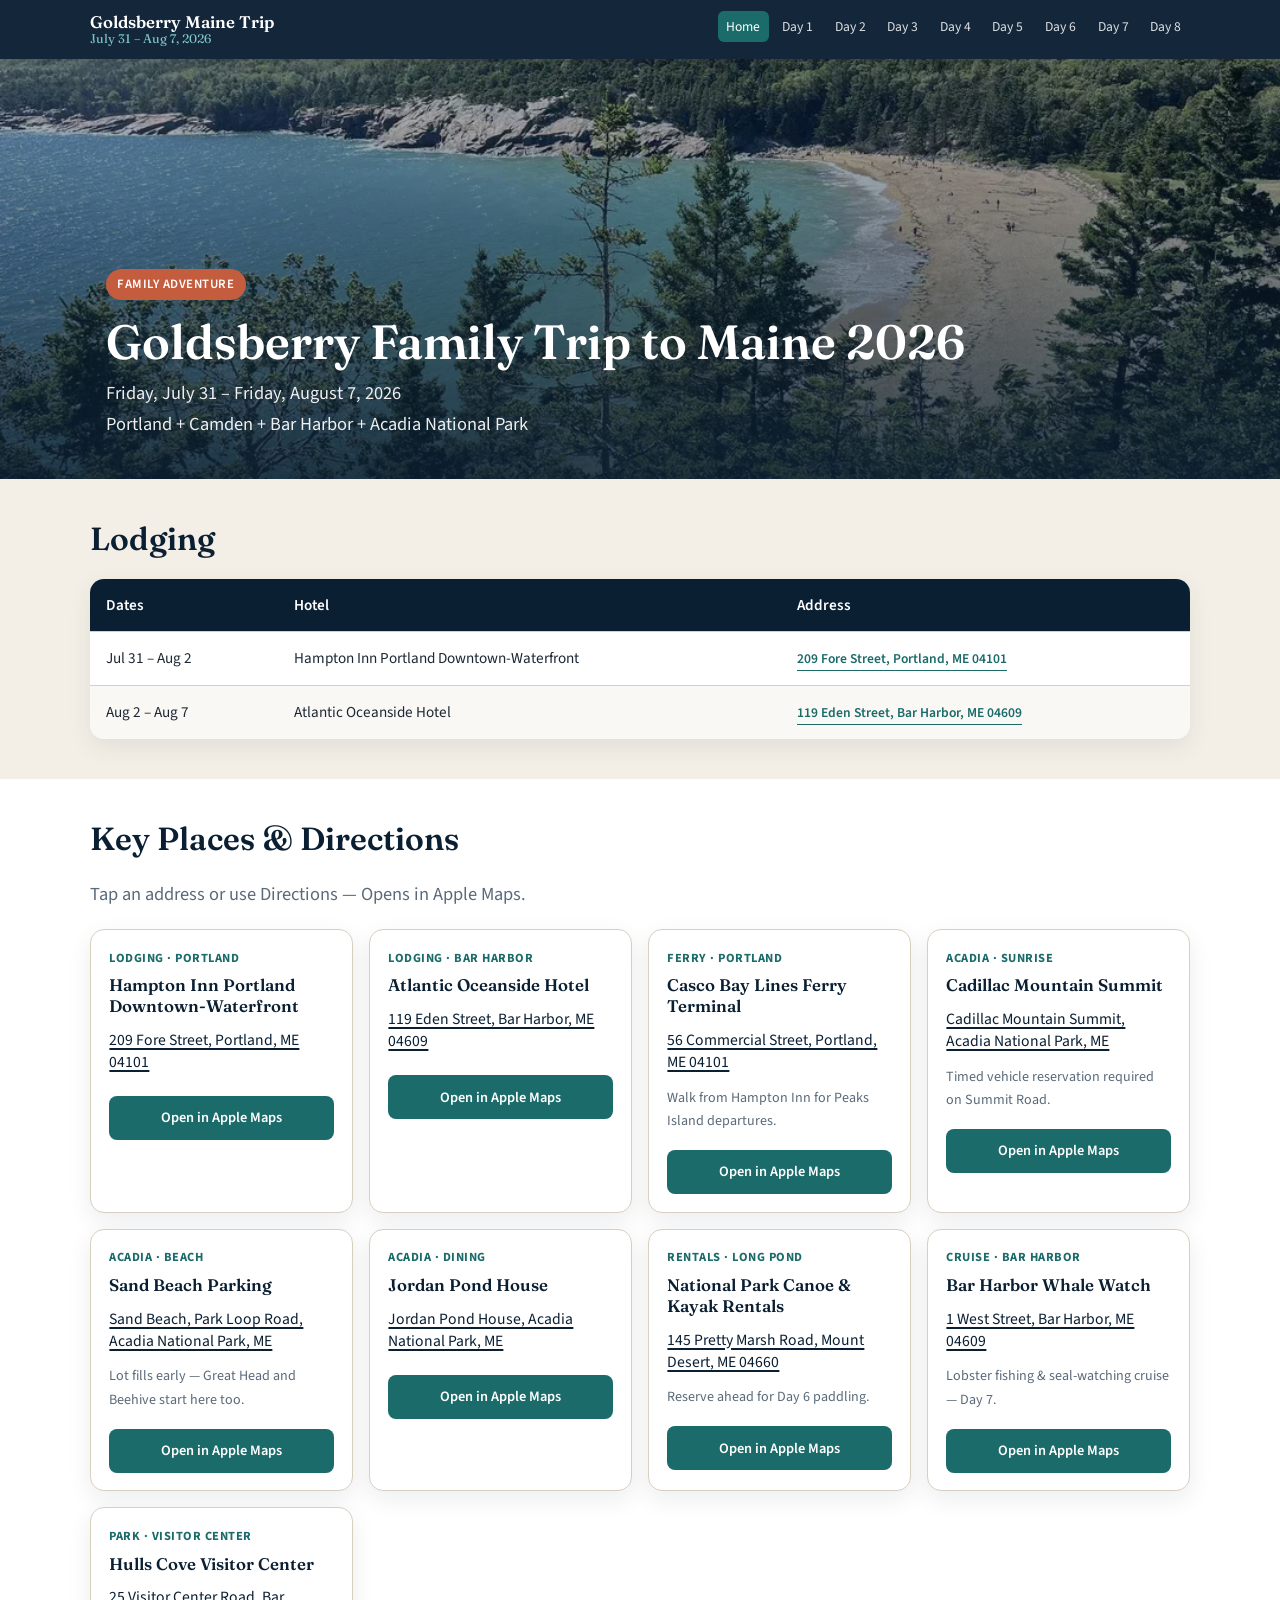
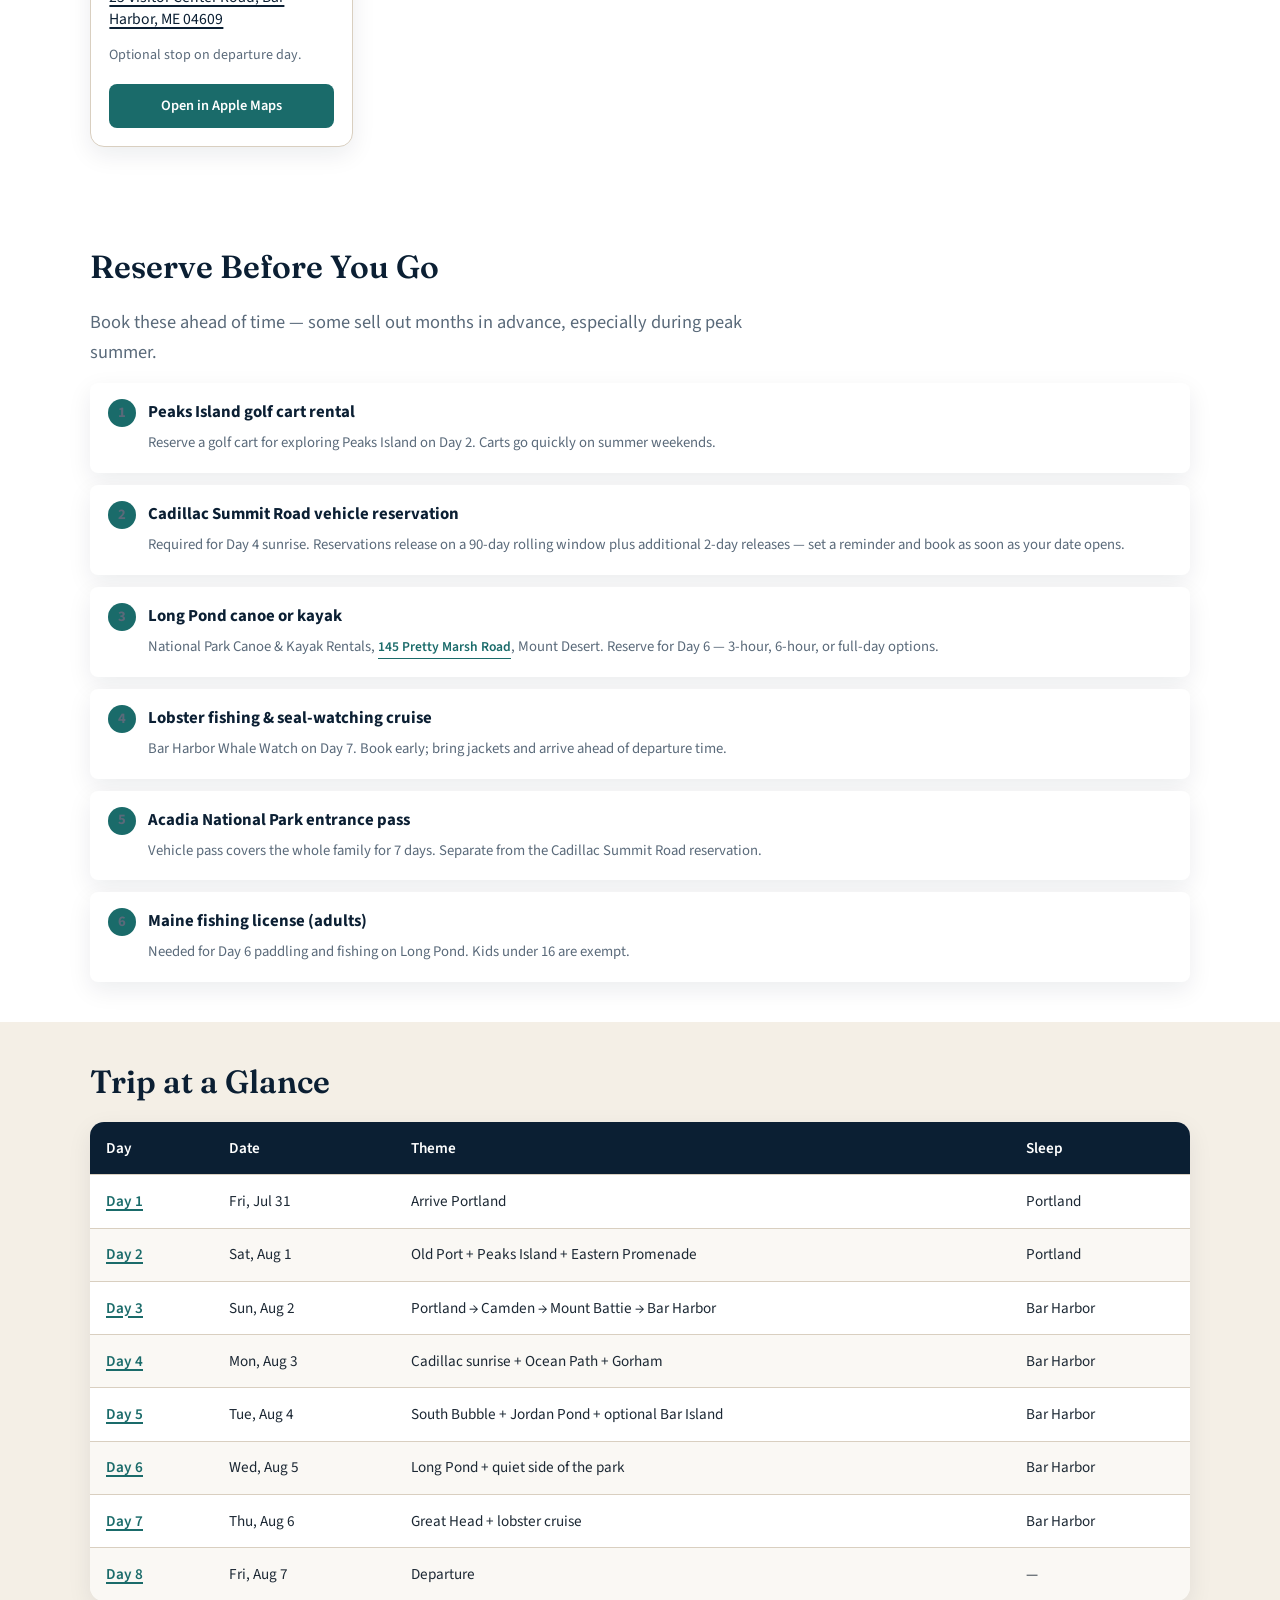
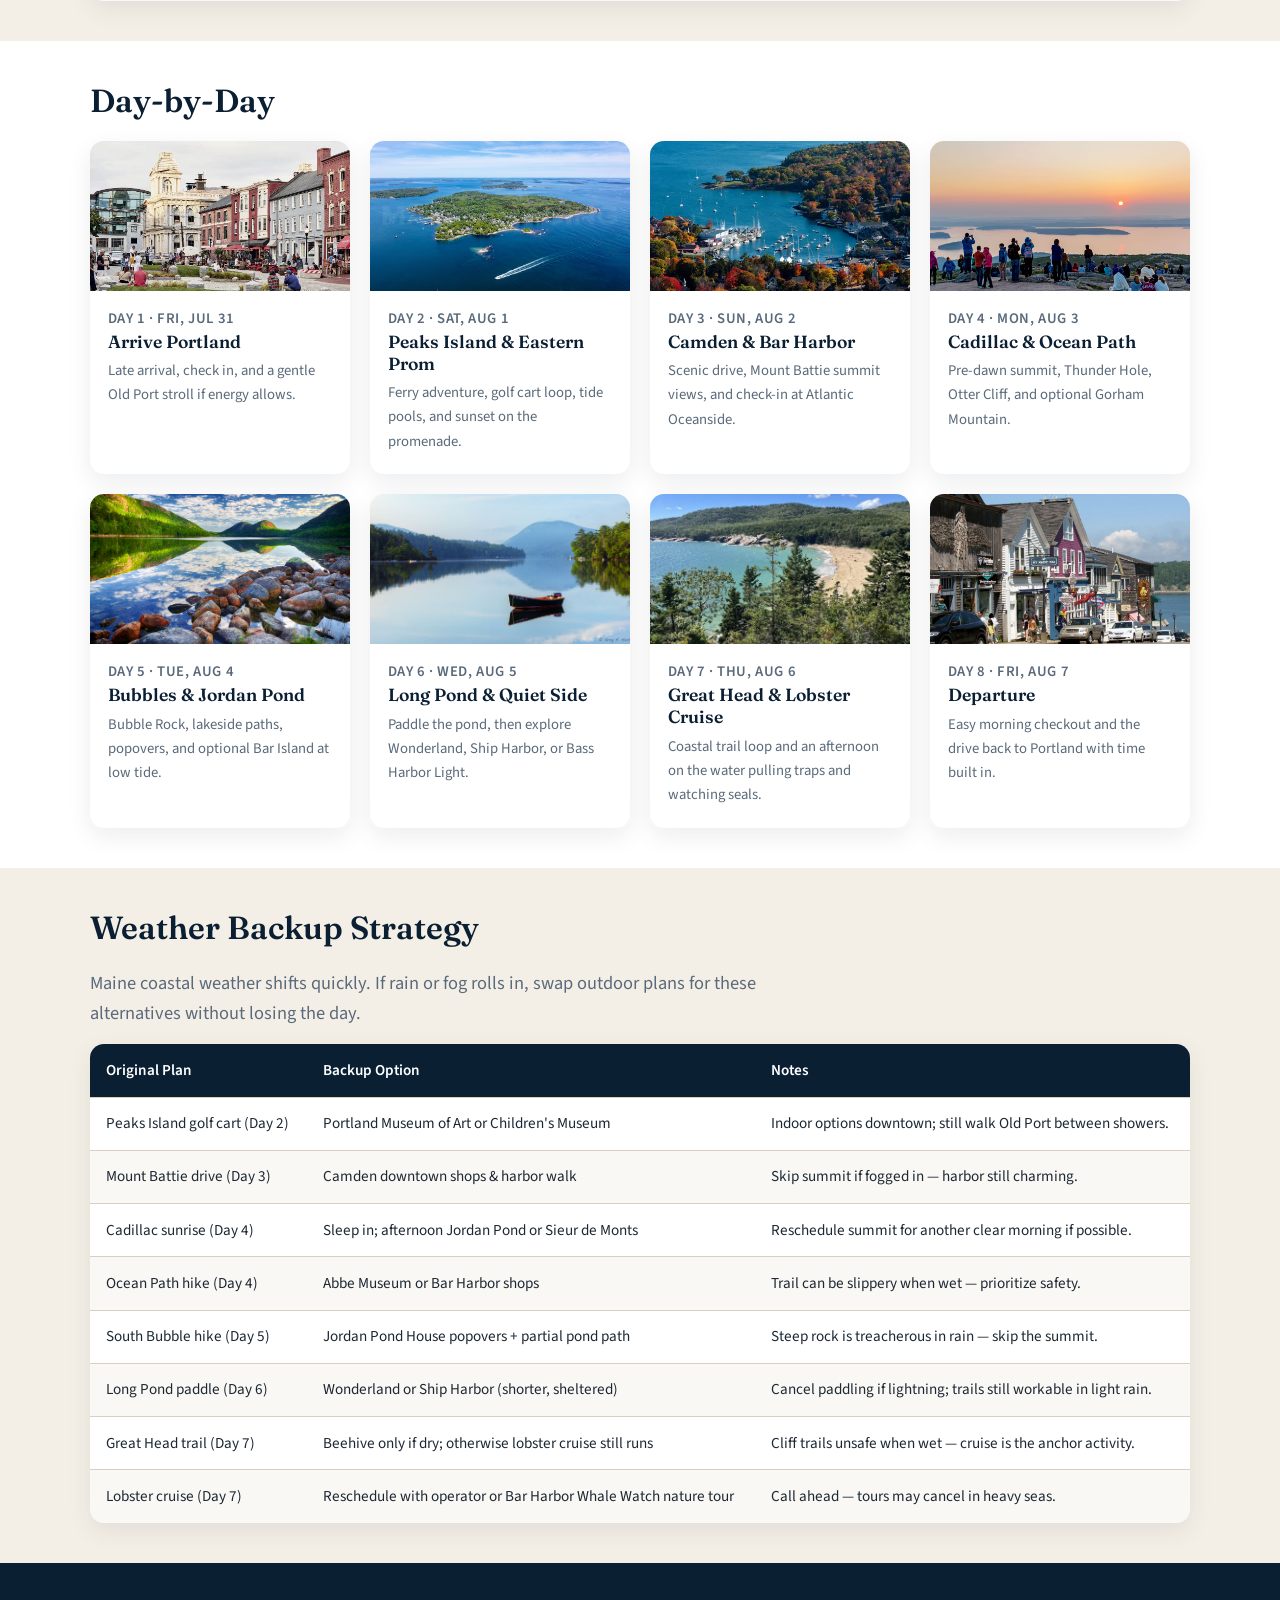
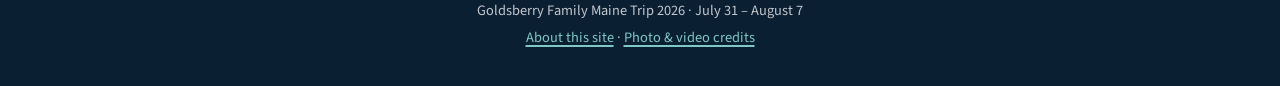
==== commit 34fbfe96: "Use Apple Maps only for all trip directions links. Remove Google Maps buttons and route every addres" ====
--- a/index.html
+++ b/index.html
@@ -82,93 +82,84 @@
         <div class="section-title">
           <h2>Key Places &amp; Directions</h2>
         </div>
-        <p class="lead">Tap an address or use Directions — Apple Maps on iPhone, Google Maps as backup.</p>
+        <p class="lead">Tap an address or use Directions — Opens in Apple Maps.</p>
         <div class="place-grid">
           <article class="place-card">
             <p class="place-role">Lodging · Portland</p>
             <h3>Hampton Inn Portland Downtown-Waterfront</h3>
-            <a class="place-address" href="https://maps.apple.com/?q=209+Fore+Street,+Portland,+ME+04101">209 Fore Street, Portland, ME 04101</a>
-            <div class="place-actions">
-              <a class="btn btn-sm" href="https://maps.apple.com/?daddr=209+Fore+Street,+Portland,+ME+04101">Directions</a>
-              <a class="btn btn-sm btn-outline" href="https://www.google.com/maps/dir/?api=1&amp;destination=209+Fore+Street,+Portland,+ME+04101" target="_blank" rel="noopener noreferrer">Google Maps</a>
+            <a class="place-address" href="https://maps.apple.com/?daddr=209+Fore+Street,+Portland,+ME+04101">209 Fore Street, Portland, ME 04101</a>
+            <div class="place-actions">
+              <a class="btn btn-sm" href="https://maps.apple.com/?daddr=209+Fore+Street,+Portland,+ME+04101">Open in Apple Maps</a>
             </div>
           </article>
           <article class="place-card">
             <p class="place-role">Lodging · Bar Harbor</p>
             <h3>Atlantic Oceanside Hotel</h3>
-            <a class="place-address" href="https://maps.apple.com/?q=119+Eden+Street,+Bar+Harbor,+ME+04609">119 Eden Street, Bar Harbor, ME 04609</a>
-            <div class="place-actions">
-              <a class="btn btn-sm" href="https://maps.apple.com/?daddr=119+Eden+Street,+Bar+Harbor,+ME+04609">Directions</a>
-              <a class="btn btn-sm btn-outline" href="https://www.google.com/maps/dir/?api=1&amp;destination=119+Eden+Street,+Bar+Harbor,+ME+04609" target="_blank" rel="noopener noreferrer">Google Maps</a>
+            <a class="place-address" href="https://maps.apple.com/?daddr=119+Eden+Street,+Bar+Harbor,+ME+04609">119 Eden Street, Bar Harbor, ME 04609</a>
+            <div class="place-actions">
+              <a class="btn btn-sm" href="https://maps.apple.com/?daddr=119+Eden+Street,+Bar+Harbor,+ME+04609">Open in Apple Maps</a>
             </div>
           </article>
           <article class="place-card">
             <p class="place-role">Ferry · Portland</p>
             <h3>Casco Bay Lines Ferry Terminal</h3>
-            <a class="place-address" href="https://maps.apple.com/?q=56+Commercial+Street,+Portland,+ME+04101">56 Commercial Street, Portland, ME 04101</a>
+            <a class="place-address" href="https://maps.apple.com/?daddr=56+Commercial+Street,+Portland,+ME+04101">56 Commercial Street, Portland, ME 04101</a>
             <p class="place-note">Walk from Hampton Inn for Peaks Island departures.</p>
             <div class="place-actions">
-              <a class="btn btn-sm" href="https://maps.apple.com/?daddr=56+Commercial+Street,+Portland,+ME+04101">Directions</a>
-              <a class="btn btn-sm btn-outline" href="https://www.google.com/maps/dir/?api=1&amp;destination=56+Commercial+Street,+Portland,+ME+04101" target="_blank" rel="noopener noreferrer">Google Maps</a>
+              <a class="btn btn-sm" href="https://maps.apple.com/?daddr=56+Commercial+Street,+Portland,+ME+04101">Open in Apple Maps</a>
             </div>
           </article>
           <article class="place-card">
             <p class="place-role">Acadia · Sunrise</p>
             <h3>Cadillac Mountain Summit</h3>
-            <a class="place-address" href="https://maps.apple.com/?q=Cadillac+Mountain+Summit,+Acadia+National+Park,+ME">Cadillac Mountain Summit, Acadia National Park, ME</a>
+            <a class="place-address" href="https://maps.apple.com/?daddr=Cadillac+Mountain+Summit,+Acadia+National+Park,+ME">Cadillac Mountain Summit, Acadia National Park, ME</a>
             <p class="place-note">Timed vehicle reservation required on Summit Road.</p>
             <div class="place-actions">
-              <a class="btn btn-sm" href="https://maps.apple.com/?daddr=Cadillac+Mountain+Summit,+Acadia+National+Park,+ME">Directions</a>
-              <a class="btn btn-sm btn-outline" href="https://www.google.com/maps/dir/?api=1&amp;destination=Cadillac+Mountain+Summit,+Acadia+National+Park,+ME" target="_blank" rel="noopener noreferrer">Google Maps</a>
+              <a class="btn btn-sm" href="https://maps.apple.com/?daddr=Cadillac+Mountain+Summit,+Acadia+National+Park,+ME">Open in Apple Maps</a>
             </div>
           </article>
           <article class="place-card">
             <p class="place-role">Acadia · Beach</p>
             <h3>Sand Beach Parking</h3>
-            <a class="place-address" href="https://maps.apple.com/?q=Sand+Beach,+Park+Loop+Road,+Acadia+National+Park,+ME">Sand Beach, Park Loop Road, Acadia National Park, ME</a>
+            <a class="place-address" href="https://maps.apple.com/?daddr=Sand+Beach,+Park+Loop+Road,+Acadia+National+Park,+ME">Sand Beach, Park Loop Road, Acadia National Park, ME</a>
             <p class="place-note">Lot fills early — Great Head and Beehive start here too.</p>
             <div class="place-actions">
-              <a class="btn btn-sm" href="https://maps.apple.com/?daddr=Sand+Beach,+Park+Loop+Road,+Acadia+National+Park,+ME">Directions</a>
-              <a class="btn btn-sm btn-outline" href="https://www.google.com/maps/dir/?api=1&amp;destination=Sand+Beach,+Park+Loop+Road,+Acadia+National+Park,+ME" target="_blank" rel="noopener noreferrer">Google Maps</a>
+              <a class="btn btn-sm" href="https://maps.apple.com/?daddr=Sand+Beach,+Park+Loop+Road,+Acadia+National+Park,+ME">Open in Apple Maps</a>
             </div>
           </article>
           <article class="place-card">
             <p class="place-role">Acadia · Dining</p>
             <h3>Jordan Pond House</h3>
-            <a class="place-address" href="https://maps.apple.com/?q=Jordan+Pond+House,+Acadia+National+Park,+ME">Jordan Pond House, Acadia National Park, ME</a>
-            <div class="place-actions">
-              <a class="btn btn-sm" href="https://maps.apple.com/?daddr=Jordan+Pond+House,+Acadia+National+Park,+ME">Directions</a>
-              <a class="btn btn-sm btn-outline" href="https://www.google.com/maps/dir/?api=1&amp;destination=Jordan+Pond+House,+Acadia+National+Park,+ME" target="_blank" rel="noopener noreferrer">Google Maps</a>
+            <a class="place-address" href="https://maps.apple.com/?daddr=Jordan+Pond+House,+Acadia+National+Park,+ME">Jordan Pond House, Acadia National Park, ME</a>
+            <div class="place-actions">
+              <a class="btn btn-sm" href="https://maps.apple.com/?daddr=Jordan+Pond+House,+Acadia+National+Park,+ME">Open in Apple Maps</a>
             </div>
           </article>
           <article class="place-card">
             <p class="place-role">Rentals · Long Pond</p>
             <h3>National Park Canoe &amp; Kayak Rentals</h3>
-            <a class="place-address" href="https://maps.apple.com/?q=145+Pretty+Marsh+Road,+Mount+Desert,+ME+04660">145 Pretty Marsh Road, Mount Desert, ME 04660</a>
+            <a class="place-address" href="https://maps.apple.com/?daddr=145+Pretty+Marsh+Road,+Mount+Desert,+ME+04660">145 Pretty Marsh Road, Mount Desert, ME 04660</a>
             <p class="place-note">Reserve ahead for Day 6 paddling.</p>
             <div class="place-actions">
-              <a class="btn btn-sm" href="https://maps.apple.com/?daddr=145+Pretty+Marsh+Road,+Mount+Desert,+ME+04660">Directions</a>
-              <a class="btn btn-sm btn-outline" href="https://www.google.com/maps/dir/?api=1&amp;destination=145+Pretty+Marsh+Road,+Mount+Desert,+ME+04660" target="_blank" rel="noopener noreferrer">Google Maps</a>
+              <a class="btn btn-sm" href="https://maps.apple.com/?daddr=145+Pretty+Marsh+Road,+Mount+Desert,+ME+04660">Open in Apple Maps</a>
             </div>
           </article>
           <article class="place-card">
             <p class="place-role">Cruise · Bar Harbor</p>
             <h3>Bar Harbor Whale Watch</h3>
-            <a class="place-address" href="https://maps.apple.com/?q=1+West+Street,+Bar+Harbor,+ME+04609">1 West Street, Bar Harbor, ME 04609</a>
+            <a class="place-address" href="https://maps.apple.com/?daddr=1+West+Street,+Bar+Harbor,+ME+04609">1 West Street, Bar Harbor, ME 04609</a>
             <p class="place-note">Lobster fishing &amp; seal-watching cruise — Day 7.</p>
             <div class="place-actions">
-              <a class="btn btn-sm" href="https://maps.apple.com/?daddr=1+West+Street,+Bar+Harbor,+ME+04609">Directions</a>
-              <a class="btn btn-sm btn-outline" href="https://www.google.com/maps/dir/?api=1&amp;destination=1+West+Street,+Bar+Harbor,+ME+04609" target="_blank" rel="noopener noreferrer">Google Maps</a>
+              <a class="btn btn-sm" href="https://maps.apple.com/?daddr=1+West+Street,+Bar+Harbor,+ME+04609">Open in Apple Maps</a>
             </div>
           </article>
           <article class="place-card">
             <p class="place-role">Park · Visitor center</p>
             <h3>Hulls Cove Visitor Center</h3>
-            <a class="place-address" href="https://maps.apple.com/?q=25+Visitor+Center+Road,+Bar+Harbor,+ME+04609">25 Visitor Center Road, Bar Harbor, ME 04609</a>
+            <a class="place-address" href="https://maps.apple.com/?daddr=25+Visitor+Center+Road,+Bar+Harbor,+ME+04609">25 Visitor Center Road, Bar Harbor, ME 04609</a>
             <p class="place-note">Optional stop on departure day.</p>
             <div class="place-actions">
-              <a class="btn btn-sm" href="https://maps.apple.com/?daddr=25+Visitor+Center+Road,+Bar+Harbor,+ME+04609">Directions</a>
-              <a class="btn btn-sm btn-outline" href="https://www.google.com/maps/dir/?api=1&amp;destination=25+Visitor+Center+Road,+Bar+Harbor,+ME+04609" target="_blank" rel="noopener noreferrer">Google Maps</a>
+              <a class="btn btn-sm" href="https://maps.apple.com/?daddr=25+Visitor+Center+Road,+Bar+Harbor,+ME+04609">Open in Apple Maps</a>
             </div>
           </article>
         </div>
--- a/assets/css/style.css
+++ b/assets/css/style.css
@@ -532,8 +532,8 @@
 }
 
 .place-actions .btn {
-  flex: 1 1 auto;
-  min-width: 7.5rem;
+  flex: 1 1 100%;
+  min-width: 0;
 }
 
 .place-inline {
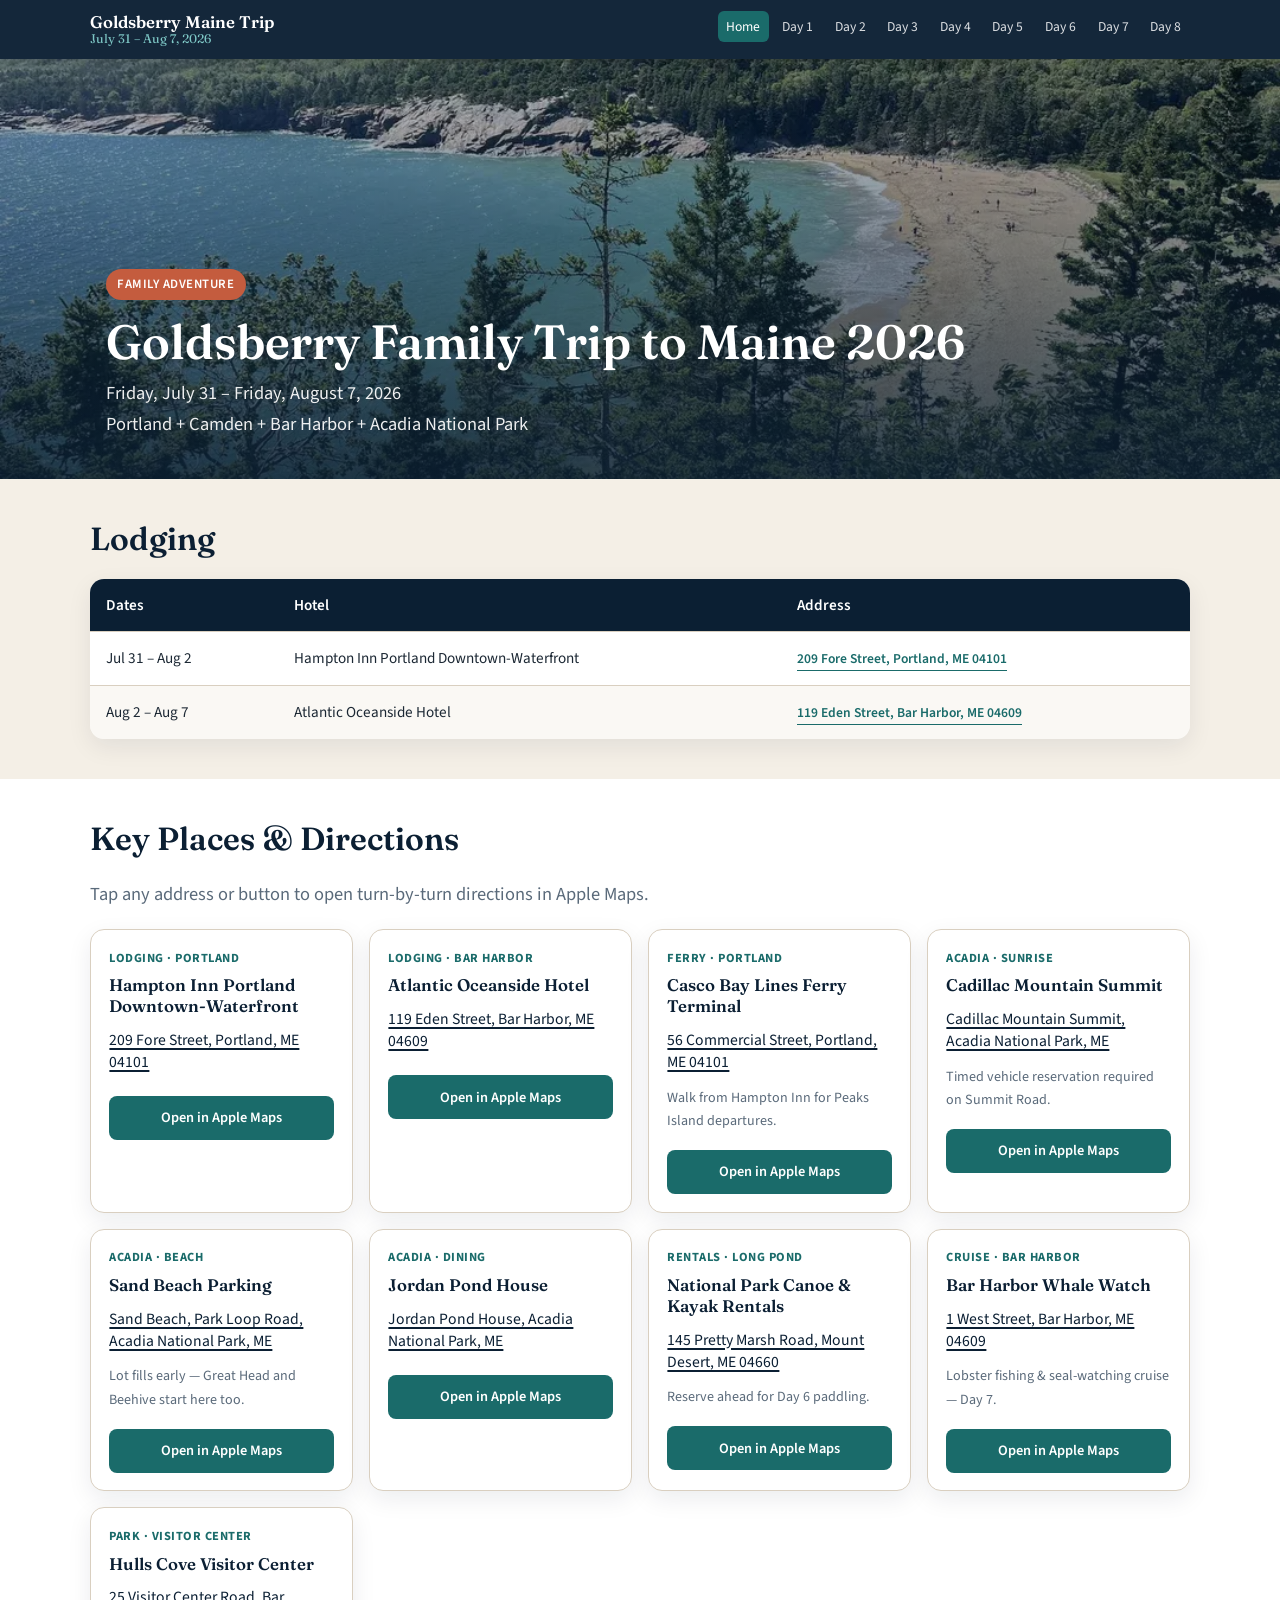
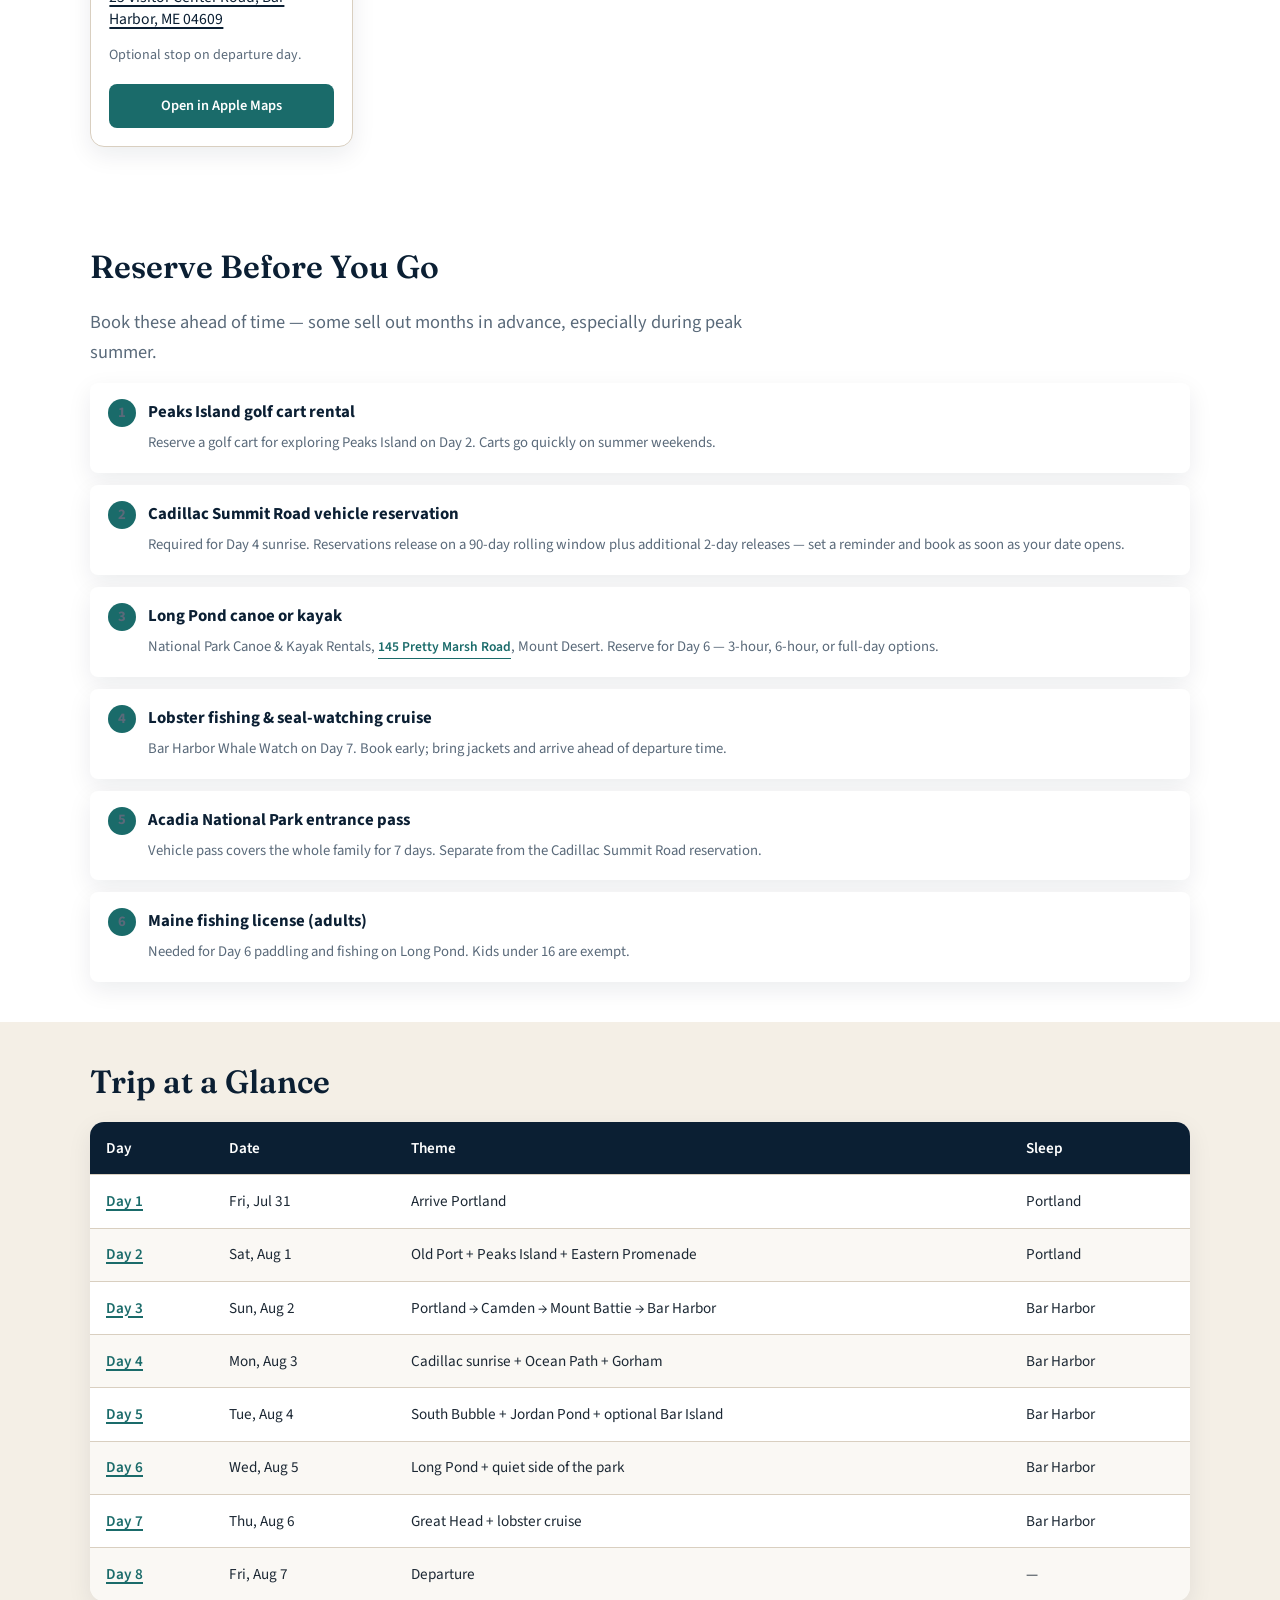
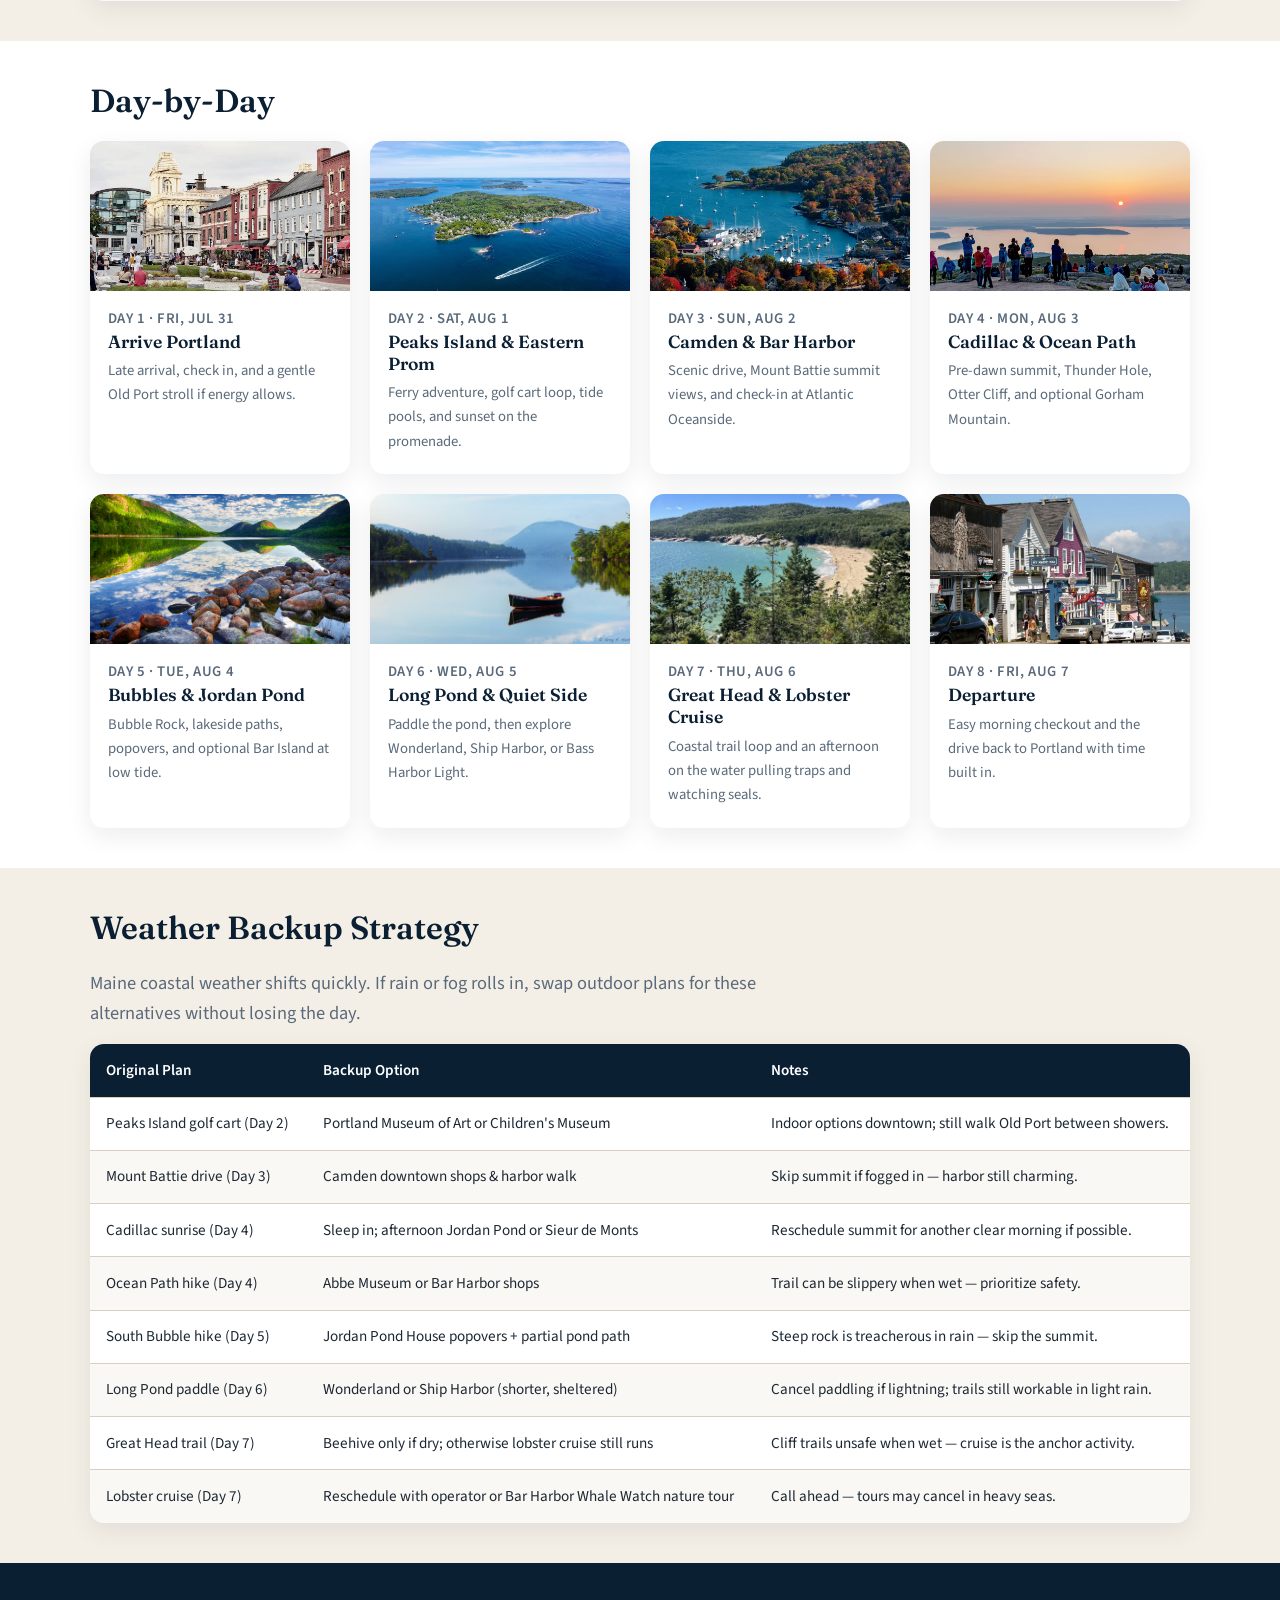
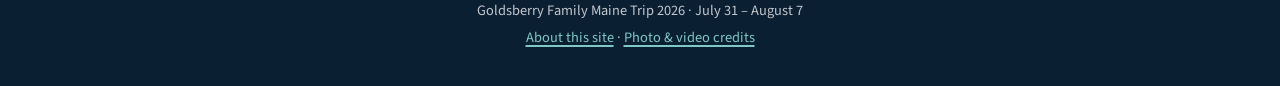
==== commit c9ff4419: "Clarify Apple Maps directions copy on the home page. Co-authored-by: Cursor <cursoragent@cursor.com>" ====
--- a/index.html
+++ b/index.html
@@ -82,7 +82,7 @@
         <div class="section-title">
           <h2>Key Places &amp; Directions</h2>
         </div>
-        <p class="lead">Tap an address or use Directions — Opens in Apple Maps.</p>
+        <p class="lead">Tap any address or button to open turn-by-turn directions in Apple Maps.</p>
         <div class="place-grid">
           <article class="place-card">
             <p class="place-role">Lodging · Portland</p>
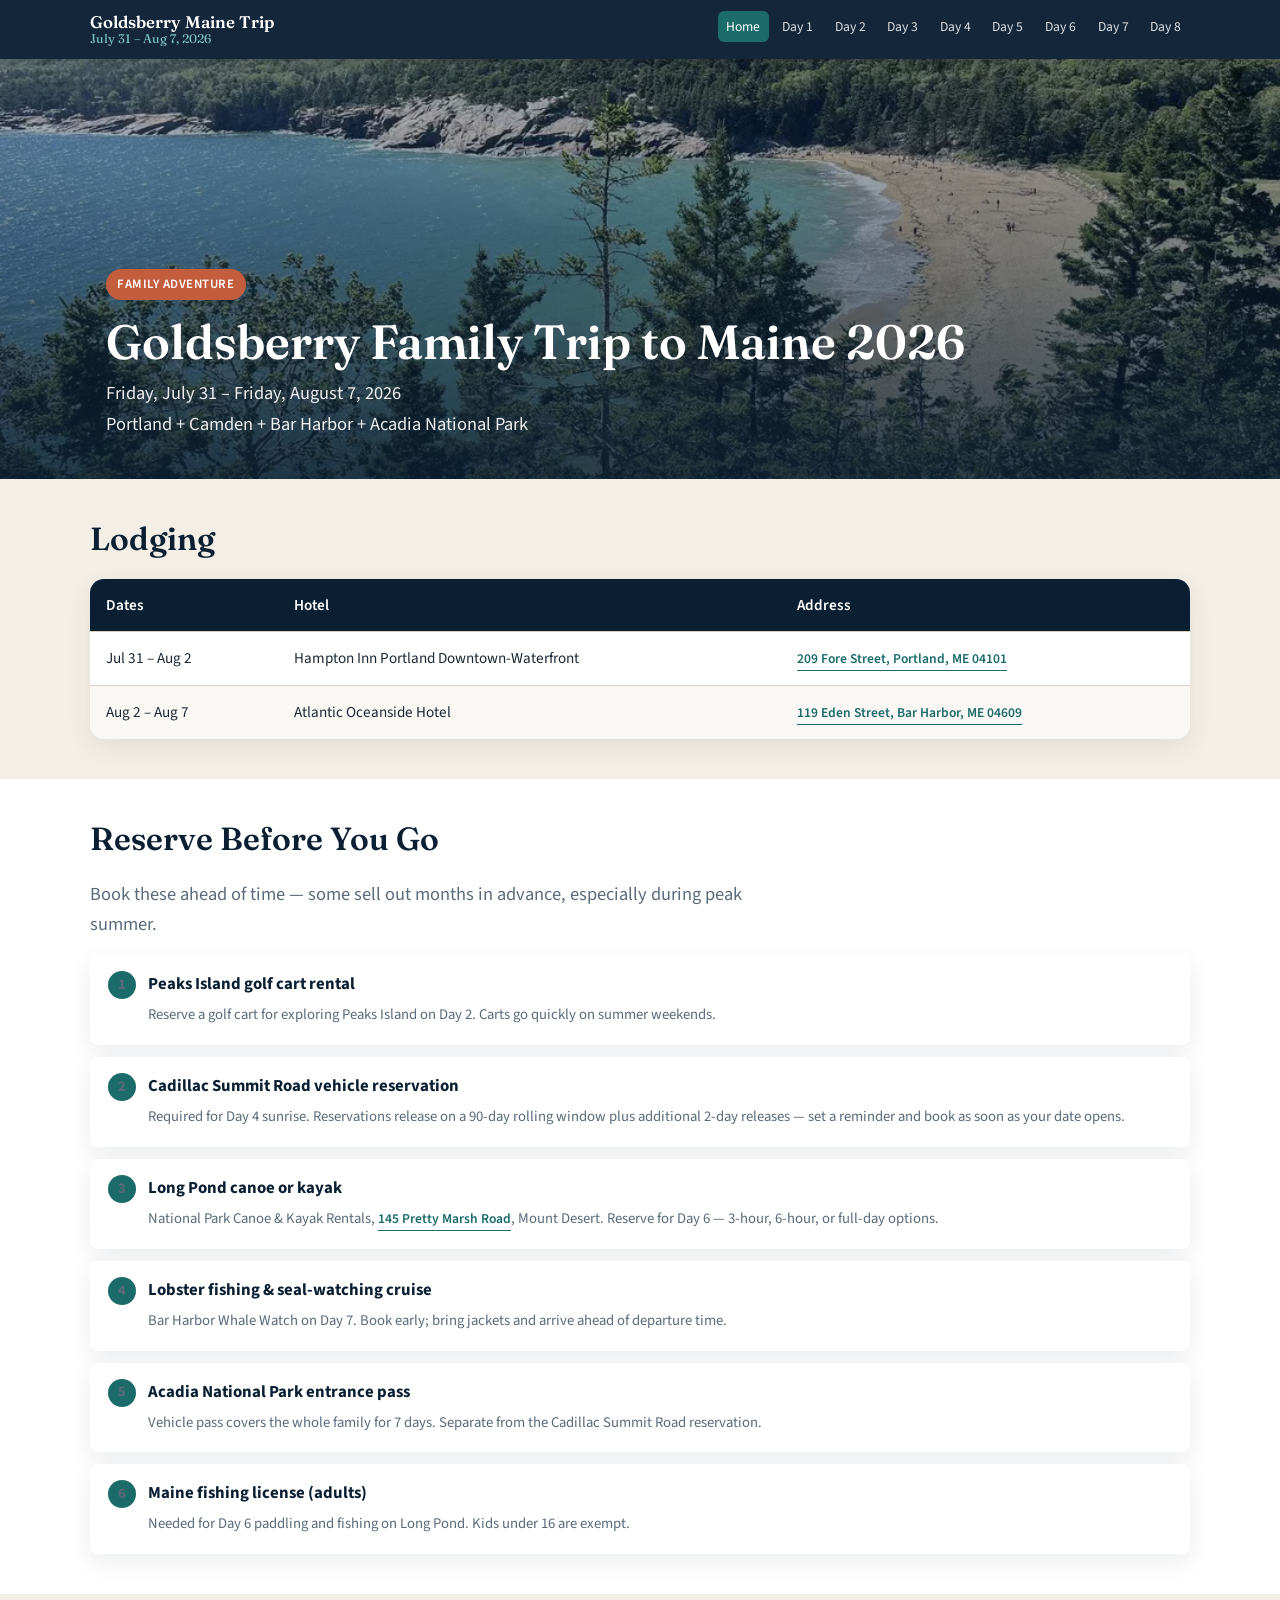
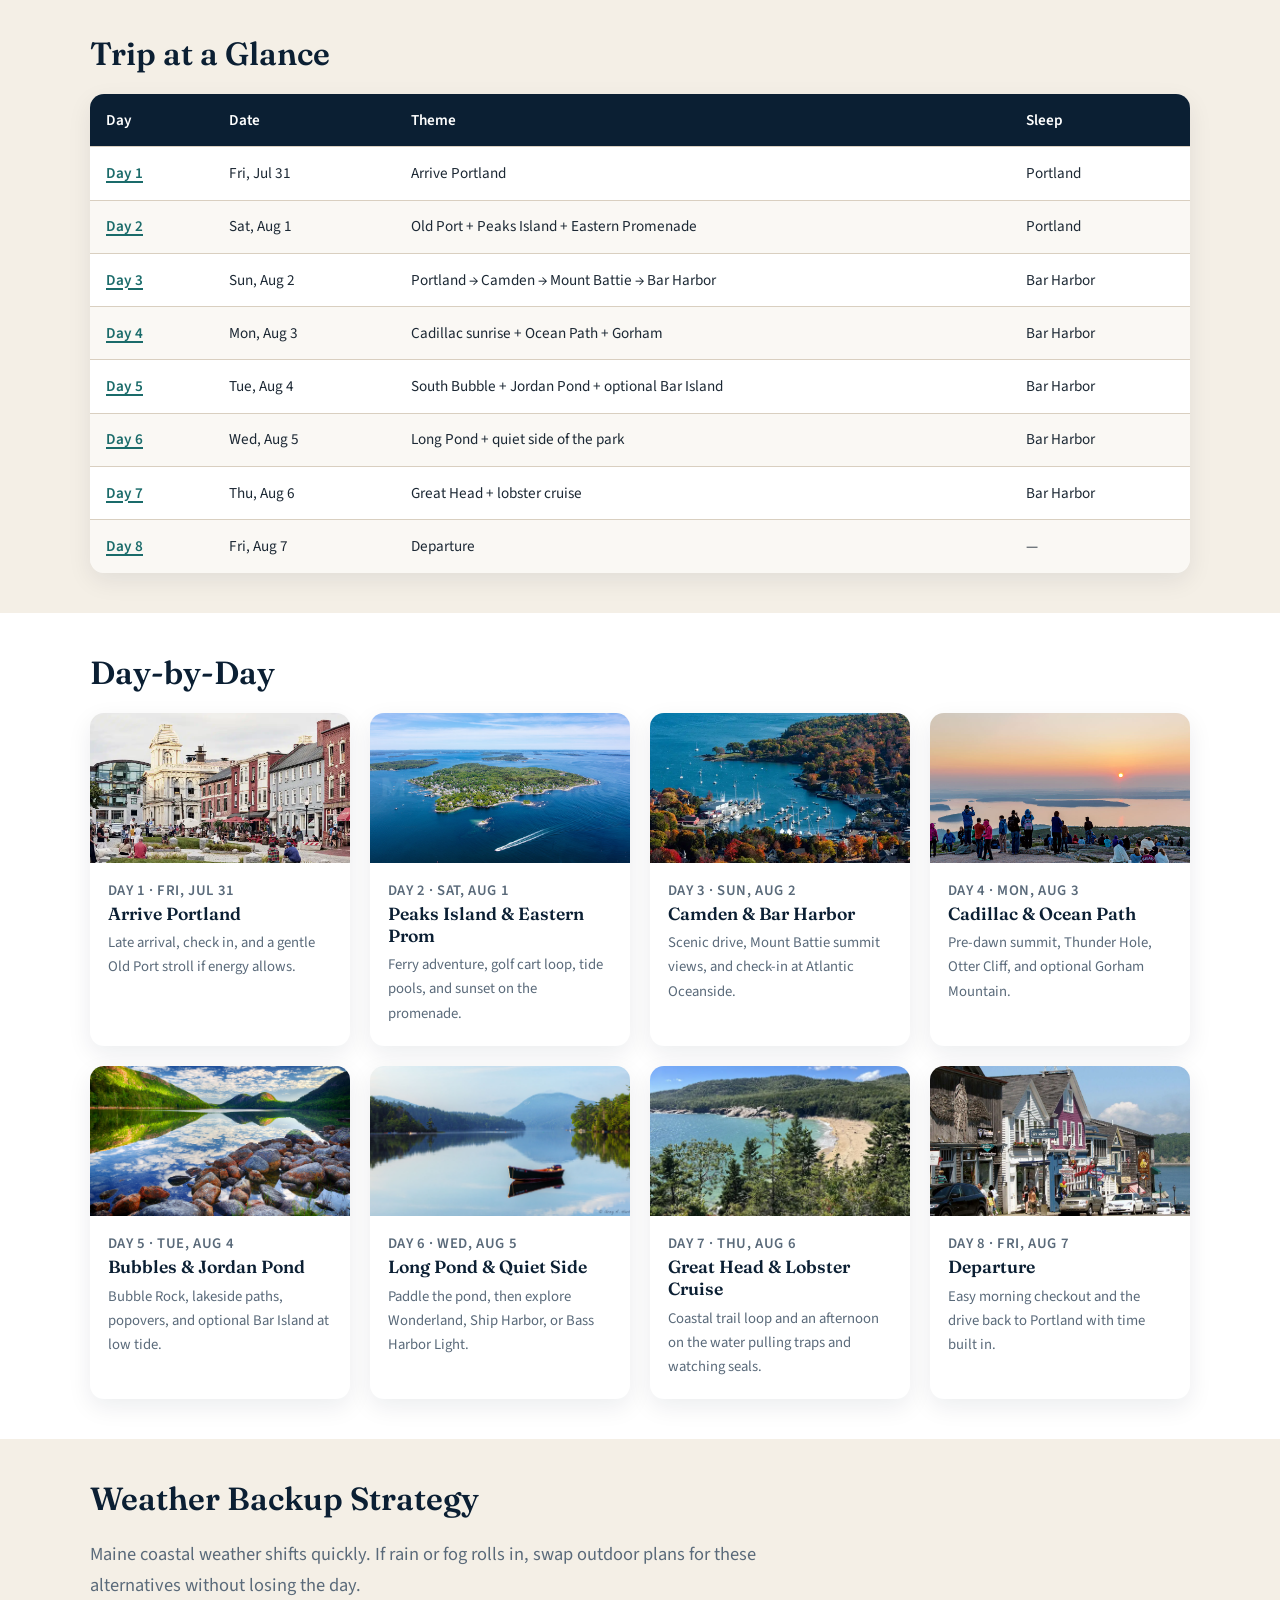
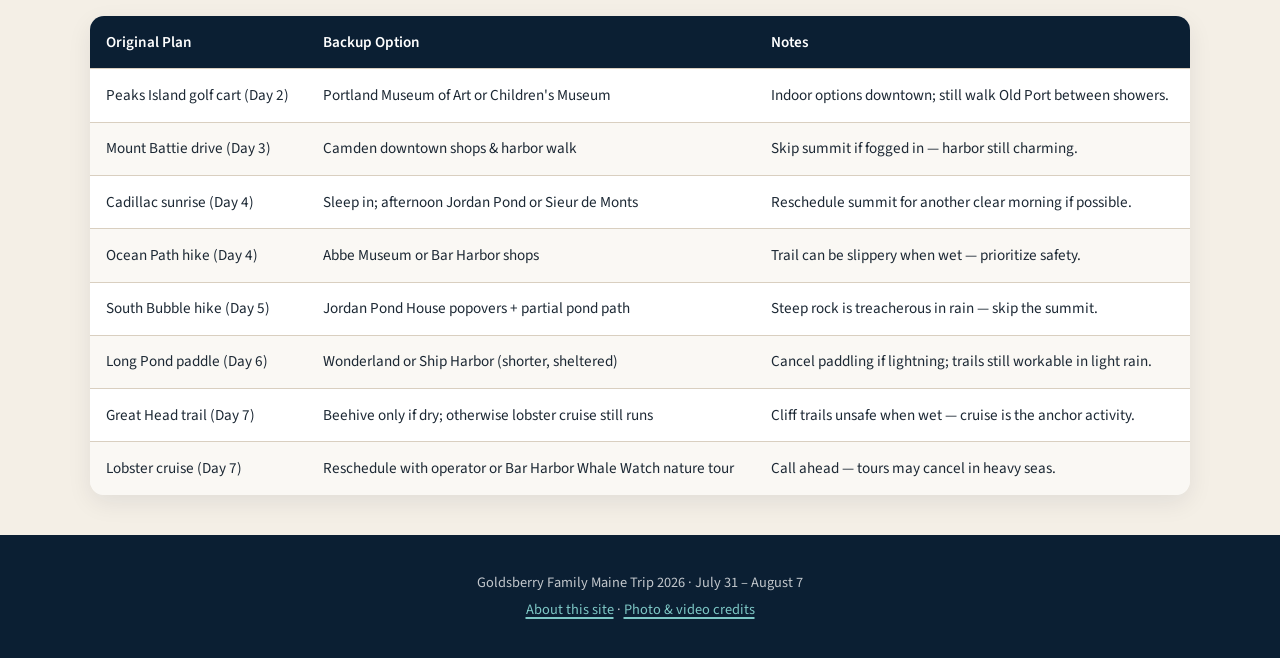
==== commit a30ee8e7: "Move directions into the day plans as inline map links. Remove standalone Places and Directions card" ====
--- a/index.html
+++ b/index.html
@@ -80,95 +80,6 @@
     <section class="section section-alt">
       <div class="container">
         <div class="section-title">
-          <h2>Key Places &amp; Directions</h2>
-        </div>
-        <p class="lead">Tap any address or button to open turn-by-turn directions in Apple Maps.</p>
-        <div class="place-grid">
-          <article class="place-card">
-            <p class="place-role">Lodging · Portland</p>
-            <h3>Hampton Inn Portland Downtown-Waterfront</h3>
-            <a class="place-address" href="https://maps.apple.com/?daddr=209+Fore+Street,+Portland,+ME+04101">209 Fore Street, Portland, ME 04101</a>
-            <div class="place-actions">
-              <a class="btn btn-sm" href="https://maps.apple.com/?daddr=209+Fore+Street,+Portland,+ME+04101">Open in Apple Maps</a>
-            </div>
-          </article>
-          <article class="place-card">
-            <p class="place-role">Lodging · Bar Harbor</p>
-            <h3>Atlantic Oceanside Hotel</h3>
-            <a class="place-address" href="https://maps.apple.com/?daddr=119+Eden+Street,+Bar+Harbor,+ME+04609">119 Eden Street, Bar Harbor, ME 04609</a>
-            <div class="place-actions">
-              <a class="btn btn-sm" href="https://maps.apple.com/?daddr=119+Eden+Street,+Bar+Harbor,+ME+04609">Open in Apple Maps</a>
-            </div>
-          </article>
-          <article class="place-card">
-            <p class="place-role">Ferry · Portland</p>
-            <h3>Casco Bay Lines Ferry Terminal</h3>
-            <a class="place-address" href="https://maps.apple.com/?daddr=56+Commercial+Street,+Portland,+ME+04101">56 Commercial Street, Portland, ME 04101</a>
-            <p class="place-note">Walk from Hampton Inn for Peaks Island departures.</p>
-            <div class="place-actions">
-              <a class="btn btn-sm" href="https://maps.apple.com/?daddr=56+Commercial+Street,+Portland,+ME+04101">Open in Apple Maps</a>
-            </div>
-          </article>
-          <article class="place-card">
-            <p class="place-role">Acadia · Sunrise</p>
-            <h3>Cadillac Mountain Summit</h3>
-            <a class="place-address" href="https://maps.apple.com/?daddr=Cadillac+Mountain+Summit,+Acadia+National+Park,+ME">Cadillac Mountain Summit, Acadia National Park, ME</a>
-            <p class="place-note">Timed vehicle reservation required on Summit Road.</p>
-            <div class="place-actions">
-              <a class="btn btn-sm" href="https://maps.apple.com/?daddr=Cadillac+Mountain+Summit,+Acadia+National+Park,+ME">Open in Apple Maps</a>
-            </div>
-          </article>
-          <article class="place-card">
-            <p class="place-role">Acadia · Beach</p>
-            <h3>Sand Beach Parking</h3>
-            <a class="place-address" href="https://maps.apple.com/?daddr=Sand+Beach,+Park+Loop+Road,+Acadia+National+Park,+ME">Sand Beach, Park Loop Road, Acadia National Park, ME</a>
-            <p class="place-note">Lot fills early — Great Head and Beehive start here too.</p>
-            <div class="place-actions">
-              <a class="btn btn-sm" href="https://maps.apple.com/?daddr=Sand+Beach,+Park+Loop+Road,+Acadia+National+Park,+ME">Open in Apple Maps</a>
-            </div>
-          </article>
-          <article class="place-card">
-            <p class="place-role">Acadia · Dining</p>
-            <h3>Jordan Pond House</h3>
-            <a class="place-address" href="https://maps.apple.com/?daddr=Jordan+Pond+House,+Acadia+National+Park,+ME">Jordan Pond House, Acadia National Park, ME</a>
-            <div class="place-actions">
-              <a class="btn btn-sm" href="https://maps.apple.com/?daddr=Jordan+Pond+House,+Acadia+National+Park,+ME">Open in Apple Maps</a>
-            </div>
-          </article>
-          <article class="place-card">
-            <p class="place-role">Rentals · Long Pond</p>
-            <h3>National Park Canoe &amp; Kayak Rentals</h3>
-            <a class="place-address" href="https://maps.apple.com/?daddr=145+Pretty+Marsh+Road,+Mount+Desert,+ME+04660">145 Pretty Marsh Road, Mount Desert, ME 04660</a>
-            <p class="place-note">Reserve ahead for Day 6 paddling.</p>
-            <div class="place-actions">
-              <a class="btn btn-sm" href="https://maps.apple.com/?daddr=145+Pretty+Marsh+Road,+Mount+Desert,+ME+04660">Open in Apple Maps</a>
-            </div>
-          </article>
-          <article class="place-card">
-            <p class="place-role">Cruise · Bar Harbor</p>
-            <h3>Bar Harbor Whale Watch</h3>
-            <a class="place-address" href="https://maps.apple.com/?daddr=1+West+Street,+Bar+Harbor,+ME+04609">1 West Street, Bar Harbor, ME 04609</a>
-            <p class="place-note">Lobster fishing &amp; seal-watching cruise — Day 7.</p>
-            <div class="place-actions">
-              <a class="btn btn-sm" href="https://maps.apple.com/?daddr=1+West+Street,+Bar+Harbor,+ME+04609">Open in Apple Maps</a>
-            </div>
-          </article>
-          <article class="place-card">
-            <p class="place-role">Park · Visitor center</p>
-            <h3>Hulls Cove Visitor Center</h3>
-            <a class="place-address" href="https://maps.apple.com/?daddr=25+Visitor+Center+Road,+Bar+Harbor,+ME+04609">25 Visitor Center Road, Bar Harbor, ME 04609</a>
-            <p class="place-note">Optional stop on departure day.</p>
-            <div class="place-actions">
-              <a class="btn btn-sm" href="https://maps.apple.com/?daddr=25+Visitor+Center+Road,+Bar+Harbor,+ME+04609">Open in Apple Maps</a>
-            </div>
-          </article>
-        </div>
-      </div>
-    </section>
-
-    <section class="section section-alt">
-      <div class="container">
-        <div class="section-title">
           <h2>Reserve Before You Go</h2>
         </div>
         <p class="lead">Book these ahead of time — some sell out months in advance, especially during peak summer.</p>
--- a/assets/css/style.css
+++ b/assets/css/style.css
@@ -466,74 +466,95 @@
   margin-bottom: 0.25rem;
 }
 
-/* —— Places / map links —— */
+/* —— Places / map links (compact) —— */
 .place-grid {
   display: grid;
-  grid-template-columns: repeat(auto-fill, minmax(260px, 1fr));
-  gap: 1rem;
-  margin: 1.25rem 0;
+  grid-template-columns: repeat(auto-fill, minmax(220px, 1fr));
+  gap: 0.5rem;
+  margin: 0.75rem 0;
 }
 
 .place-card {
   background: var(--white);
   border: 1px solid var(--border);
-  border-radius: var(--radius);
-  padding: 1.1rem 1.15rem;
+  border-radius: var(--radius-sm);
+  padding: 0.55rem 0.7rem;
   display: flex;
   flex-direction: column;
-  gap: 0.45rem;
-  box-shadow: var(--shadow);
+  gap: 0.15rem;
+  box-shadow: none;
 }
 
 .place-card h3,
 .place-card h4 {
   margin: 0;
-  font-size: 1.05rem;
+  font-size: 0.92rem;
+  line-height: 1.25;
+  font-family: var(--font-body);
+  font-weight: 700;
 }
 
 .place-role {
   margin: 0;
-  font-size: 0.78rem;
+  font-size: 0.68rem;
   font-weight: 700;
   text-transform: uppercase;
-  letter-spacing: 0.04em;
+  letter-spacing: 0.03em;
   color: var(--teal);
+  line-height: 1.2;
 }
 
 .place-address {
   display: block;
-  font-size: 0.98rem;
-  line-height: 1.4;
+  font-size: 0.82rem;
+  line-height: 1.35;
   color: var(--navy);
   text-decoration: underline;
-  text-decoration-thickness: 1.5px;
-  text-underline-offset: 3px;
+  text-decoration-thickness: 1px;
+  text-underline-offset: 2px;
   -webkit-user-select: all;
   user-select: all;
   word-break: break-word;
-  padding: 0.35rem 0;
+  padding: 0.1rem 0;
 }
 
 .place-address:hover {
   color: var(--coral);
 }
 
+.place-address::after {
+  content: " · Maps";
+  font-weight: 700;
+  color: var(--teal);
+  text-decoration: none;
+  white-space: nowrap;
+}
+
 .place-note {
   margin: 0;
-  font-size: 0.88rem;
+  font-size: 0.75rem;
+  line-height: 1.35;
   color: var(--text-muted);
+}
+
+/* Address already opens Apple Maps — hide redundant full-width buttons */
+.place-card .place-actions {
+  display: none;
 }
 
 .place-actions {
   display: flex;
   flex-wrap: wrap;
-  gap: 0.5rem;
-  margin-top: 0.35rem;
+  gap: 0.4rem;
+  margin-top: 0.25rem;
 }
 
 .place-actions .btn {
-  flex: 1 1 100%;
+  flex: 1 1 auto;
   min-width: 0;
+  min-height: 2rem;
+  padding: 0.35rem 0.65rem;
+  font-size: 0.8rem;
 }
 
 .place-inline {
@@ -544,7 +565,12 @@
 }
 
 .callout .place-actions {
-  margin-top: 0.75rem;
+  margin-top: 0.5rem;
+}
+
+.callout .place-grid {
+  margin-top: 0.65rem;
+  margin-bottom: 0;
 }
 
 .map-chip {
@@ -565,6 +591,81 @@
   color: var(--coral);
 }
 
+h2 .map-chip,
+h3 .map-chip {
+  font-family: inherit;
+  font-size: inherit;
+  font-weight: inherit;
+  color: inherit;
+  border-bottom-width: 2px;
+  border-bottom-color: var(--teal);
+}
+
+h2 .map-chip:hover,
+h3 .map-chip:hover {
+  color: var(--coral);
+}
+
+/* —— Day resources —— */
+.resource-section h2 {
+  margin-bottom: 0.35rem;
+}
+
+.resource-intro {
+  margin-bottom: 1rem;
+  font-size: 0.98rem;
+}
+
+.resource-group {
+  margin-bottom: 1.15rem;
+}
+
+.resource-group:last-child {
+  margin-bottom: 0;
+}
+
+.resource-group > h3 {
+  font-size: 0.95rem;
+  margin: 0 0 0.5rem;
+  padding-bottom: 0.25rem;
+  border-bottom: 1px solid var(--sand-dark);
+}
+
+.resource-emergency {
+  border-left-color: #b91c1c;
+  background: #fef2f2;
+  padding: 0.85rem 1rem;
+  margin: 0.85rem 0 1rem;
+}
+
+.resource-emergency .callout-label {
+  color: #b91c1c;
+}
+
+.resource-emergency > p {
+  font-size: 0.9rem;
+  margin-bottom: 0.5rem;
+}
+
+.resource-tip {
+  font-size: 0.8rem;
+  color: var(--text-muted);
+  margin: 0.4rem 0 0;
+  line-height: 1.4;
+}
+
+.tel-link {
+  font-weight: 700;
+  color: var(--coral);
+  text-decoration: none;
+  white-space: nowrap;
+}
+
+.tel-link:hover {
+  text-decoration: underline;
+  color: var(--coral-dark);
+}
+
 /* —— Checklist —— */
 .checklist {
   list-style: none;
@@ -1076,10 +1177,22 @@
 
   .place-grid {
     grid-template-columns: 1fr;
+    gap: 0.4rem;
+  }
+
+  .place-card {
+    padding: 0.5rem 0.65rem;
+  }
+
+  .place-note {
+    display: -webkit-box;
+    -webkit-line-clamp: 2;
+    -webkit-box-orient: vertical;
+    overflow: hidden;
   }
 
   .place-actions .btn {
-    min-height: var(--touch);
+    min-height: 2rem;
   }
 
   .logo {
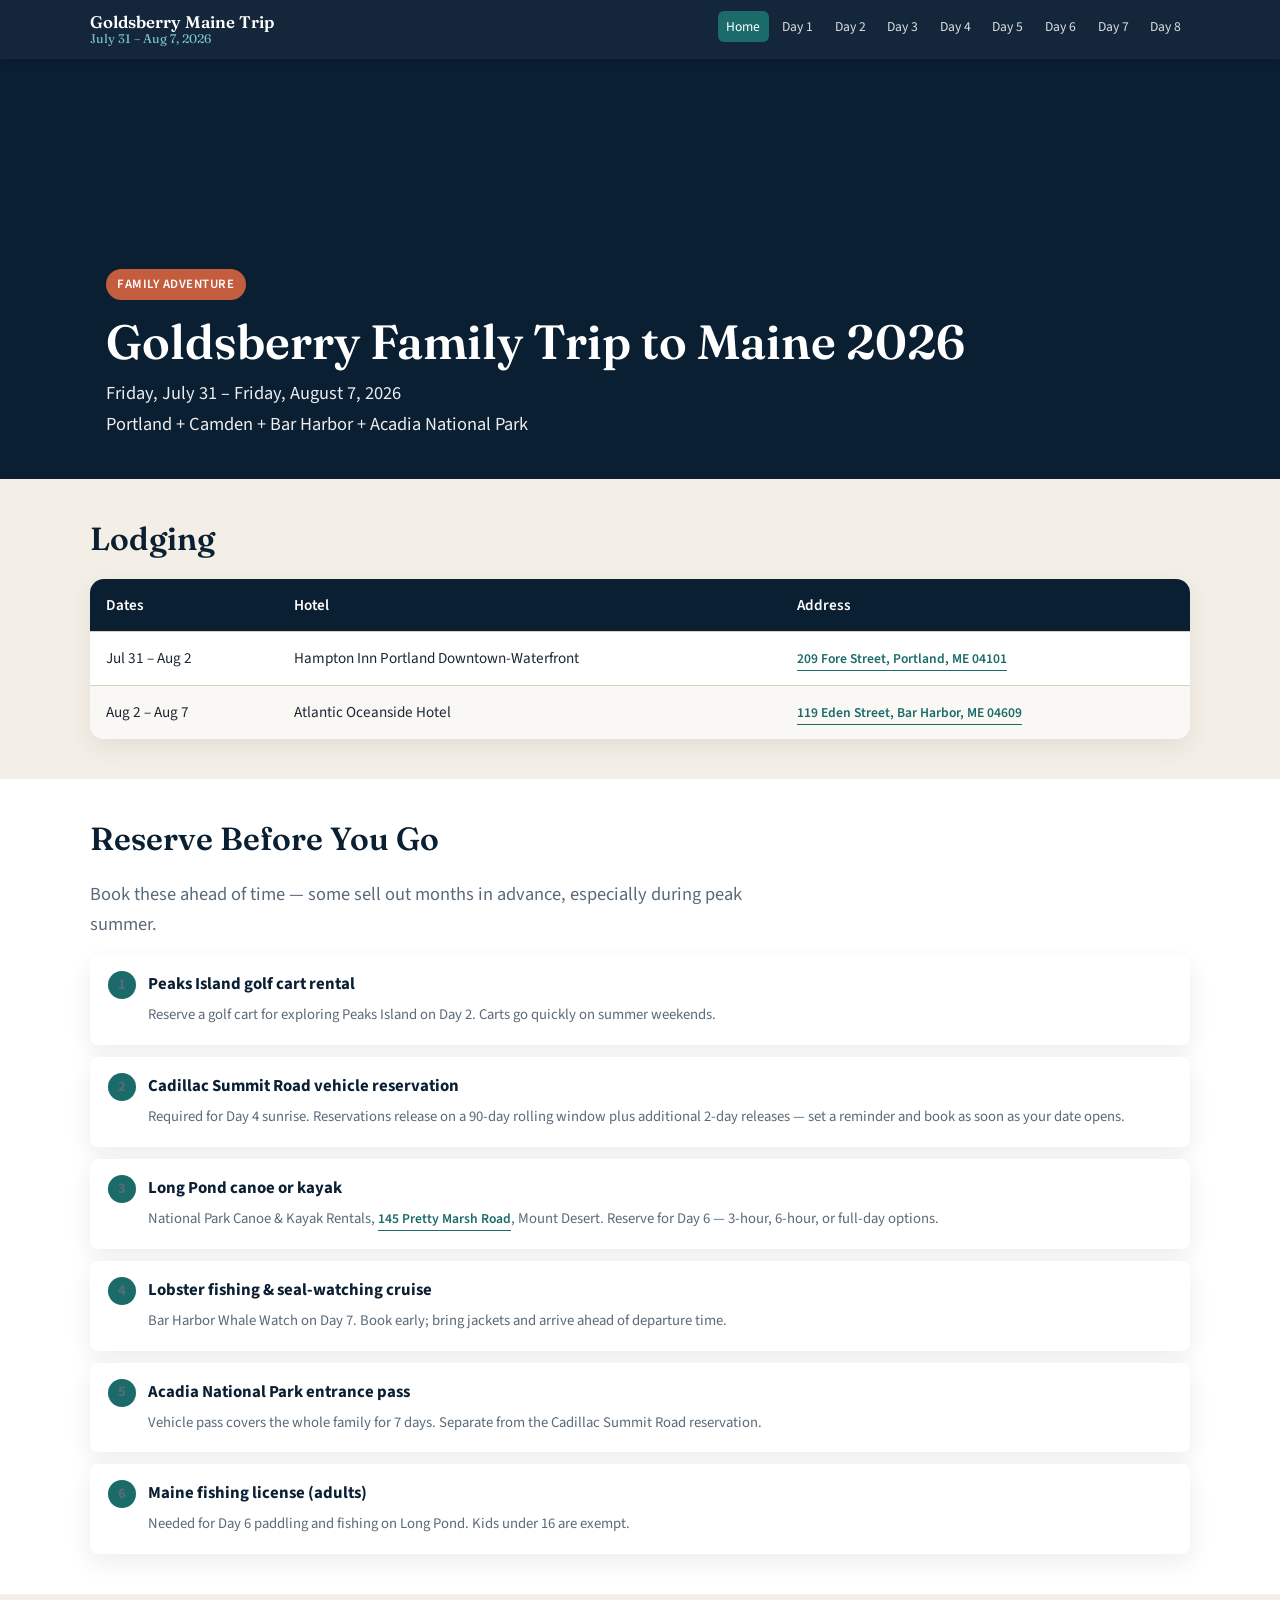
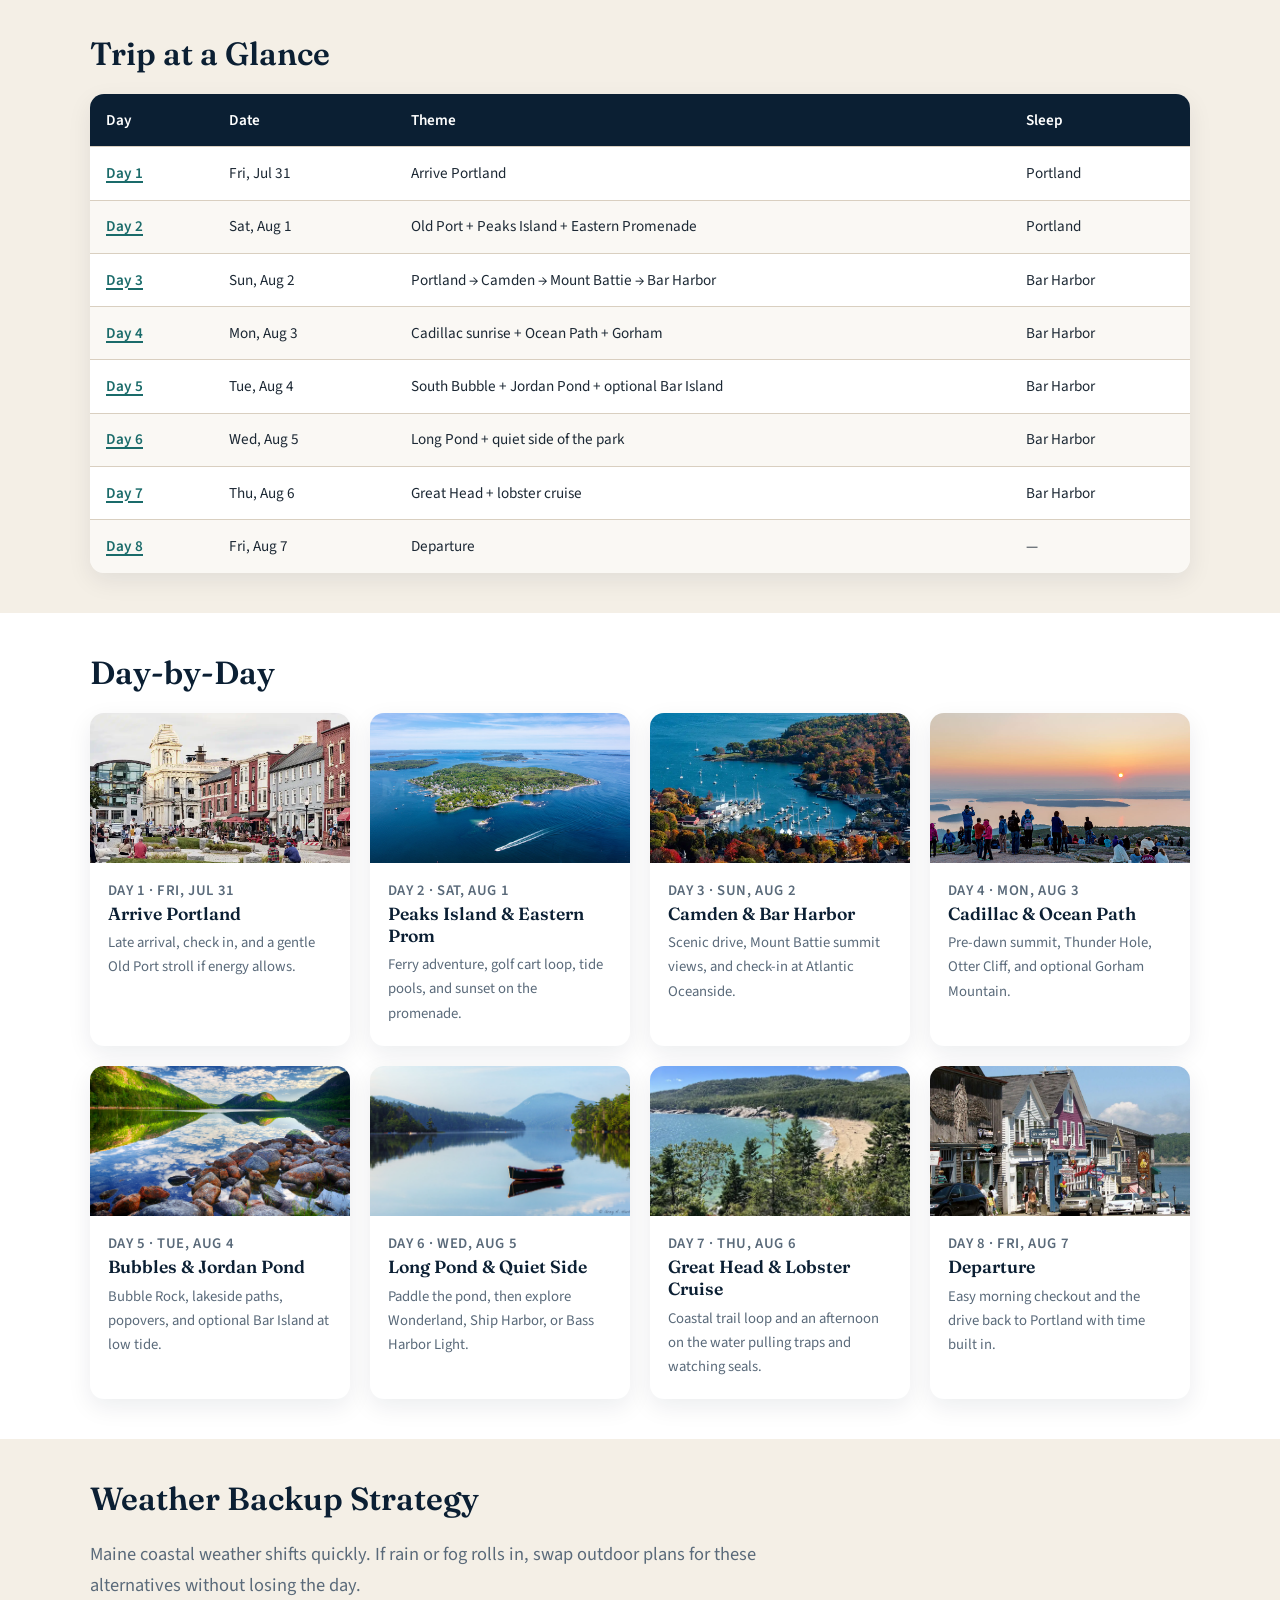
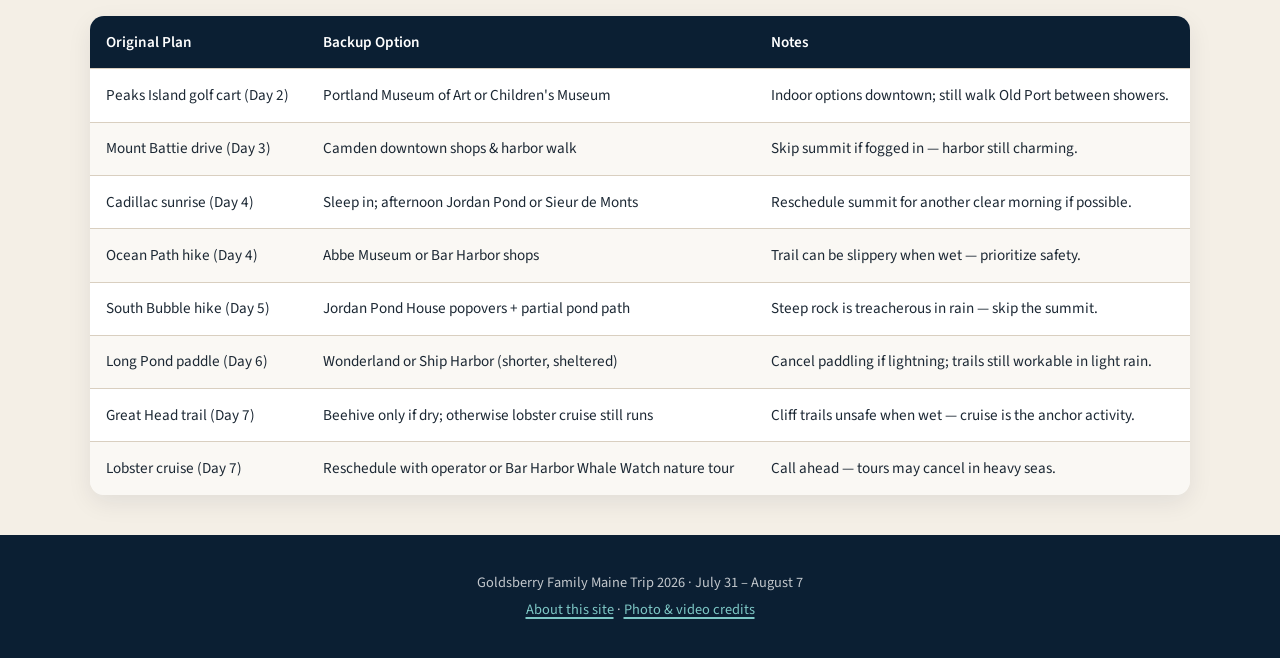
==== commit 3dae926f: "Use homepage.png for the trip site hero banner. Co-authored-by: Cursor <cursoragent@cursor.com>" ====
--- a/index.html
+++ b/index.html
@@ -37,7 +37,7 @@
   </header>
 
   <main id="main">
-    <section class="hero" style="background-image: url('assets/images/shared/hero-acadia.png');">
+    <section class="hero" style="background-image: url('assets/images/shared/homepage.png');">
       <div class="hero-content">
         <span class="hero-eyebrow">Family Adventure</span>
         <h1>Goldsberry Family Trip to Maine 2026</h1>
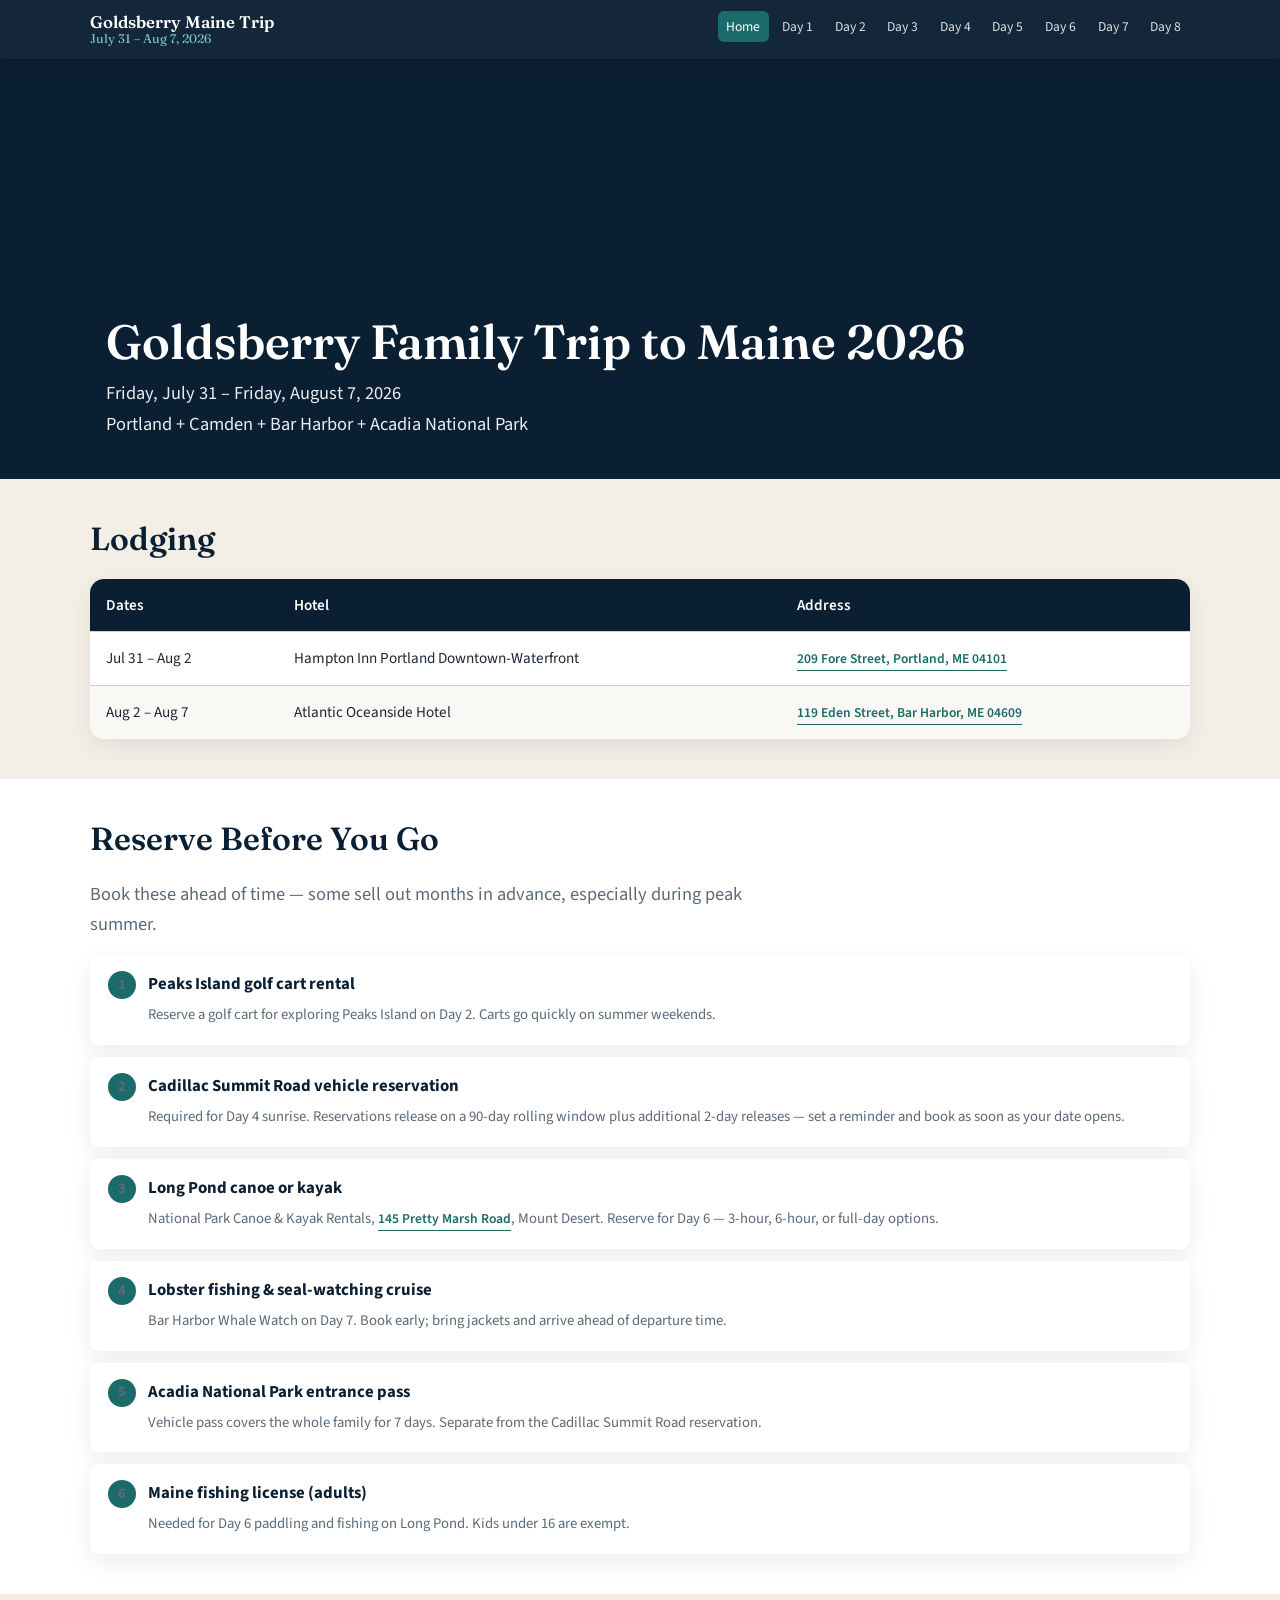
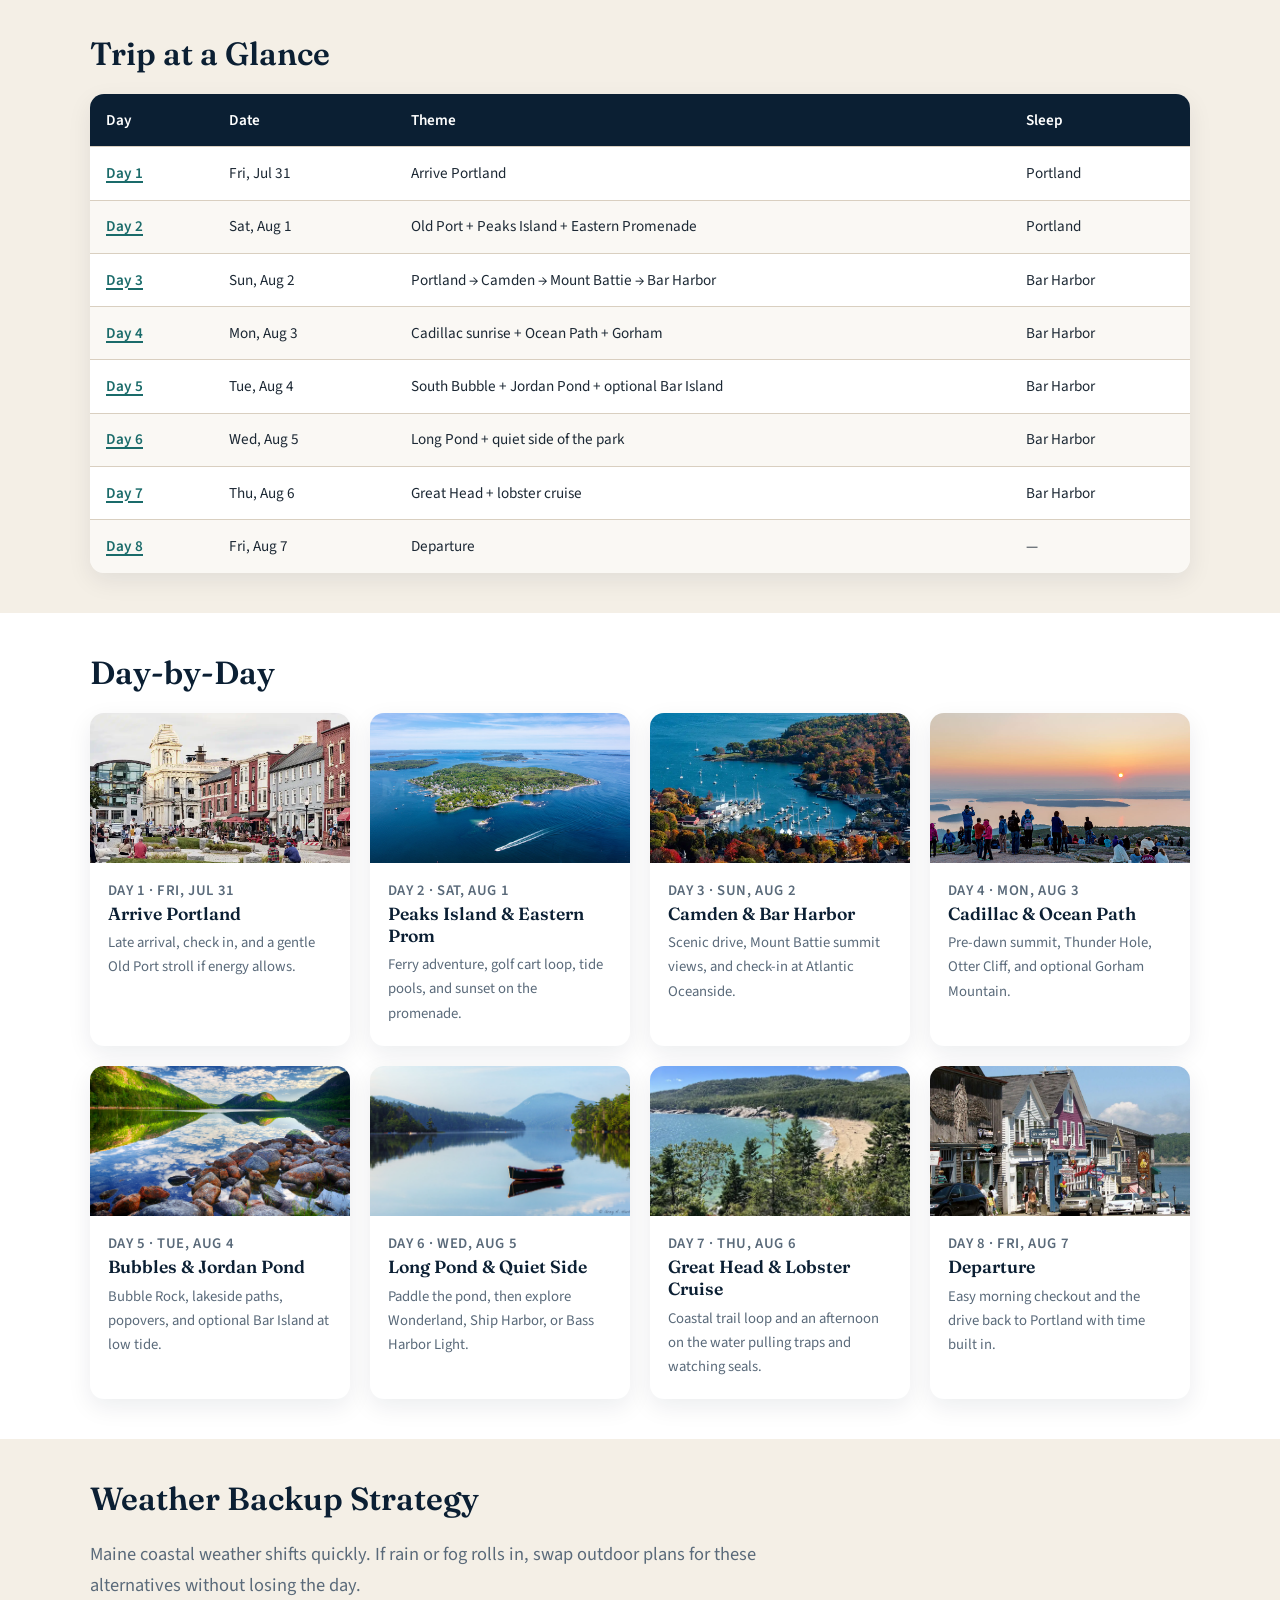
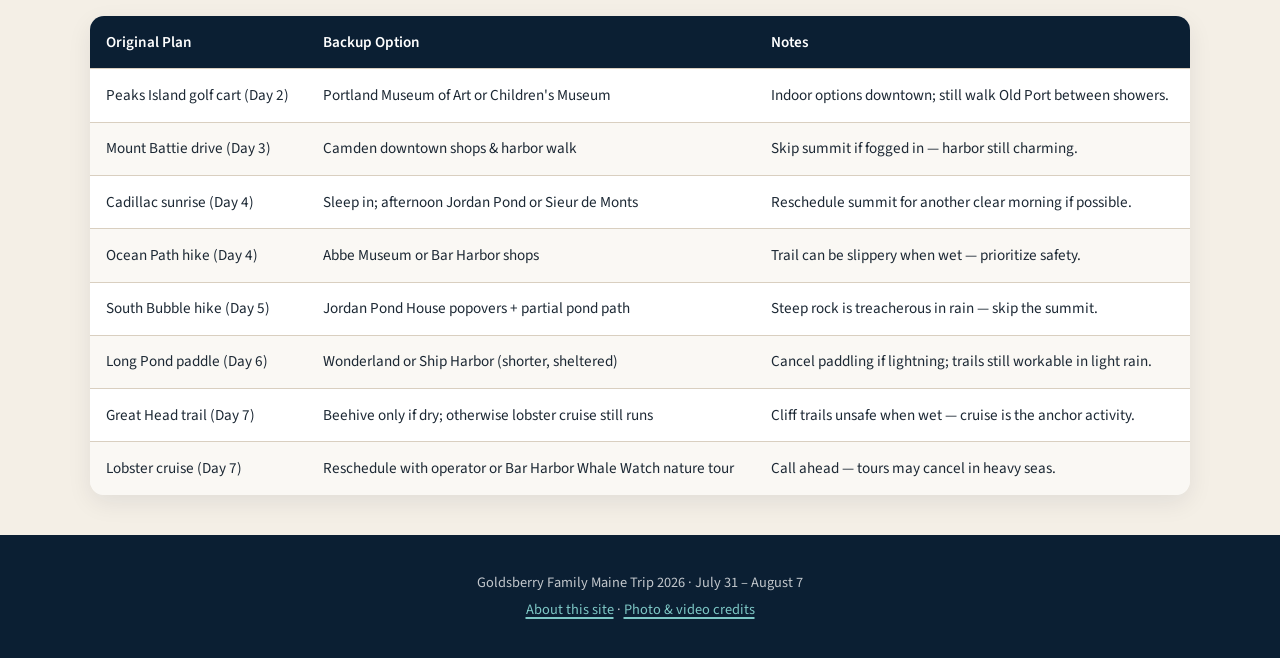
==== commit d77b9b00: "Remove homepage eyebrow and add link preview thumbnail. Strip the Family Adventure tag and add Open " ====
--- a/index.html
+++ b/index.html
@@ -9,6 +9,20 @@
   <meta name="format-detection" content="telephone=no">
   <meta name="description" content="Goldsberry family trip to Maine — Portland, Camden, Bar Harbor, and Acadia National Park, July 31 – August 7, 2026.">
   <title>Goldsberry Maine Trip 2026</title>
+  <link rel="canonical" href="https://mgolds.github.io/maine-family-trip-2026/">
+  <meta property="og:type" content="website">
+  <meta property="og:site_name" content="Goldsberry Maine Trip 2026">
+  <meta property="og:title" content="Goldsberry Maine Trip 2026">
+  <meta property="og:description" content="Day-by-day itinerary for Portland, Camden, Bar Harbor &amp; Acadia — July 31 to August 7, 2026.">
+  <meta property="og:url" content="https://mgolds.github.io/maine-family-trip-2026/">
+  <meta property="og:image" content="https://mgolds.github.io/maine-family-trip-2026/assets/images/shared/og-preview.jpg">
+  <meta property="og:image:width" content="1200">
+  <meta property="og:image:height" content="630">
+  <meta property="og:image:alt" content="Goldsberry family trip to Maine 2026">
+  <meta name="twitter:card" content="summary_large_image">
+  <meta name="twitter:title" content="Goldsberry Maine Trip 2026">
+  <meta name="twitter:description" content="Day-by-day itinerary for Portland, Camden, Bar Harbor &amp; Acadia — July 31 to August 7, 2026.">
+  <meta name="twitter:image" content="https://mgolds.github.io/maine-family-trip-2026/assets/images/shared/og-preview.jpg">
   <link rel="preconnect" href="https://fonts.googleapis.com">
   <link rel="preconnect" href="https://fonts.gstatic.com" crossorigin>
   <link href="https://fonts.googleapis.com/css2?family=Fraunces:wght@400;600;700&family=Source+Sans+3:wght@400;600;700&display=swap" rel="stylesheet">
@@ -39,7 +53,6 @@
   <main id="main">
     <section class="hero" style="background-image: url('assets/images/shared/homepage.png');">
       <div class="hero-content">
-        <span class="hero-eyebrow">Family Adventure</span>
         <h1>Goldsberry Family Trip to Maine 2026</h1>
         <p class="hero-meta">Friday, July 31 – Friday, August 7, 2026</p>
         <p class="hero-meta">Portland + Camden + Bar Harbor + Acadia National Park</p>
